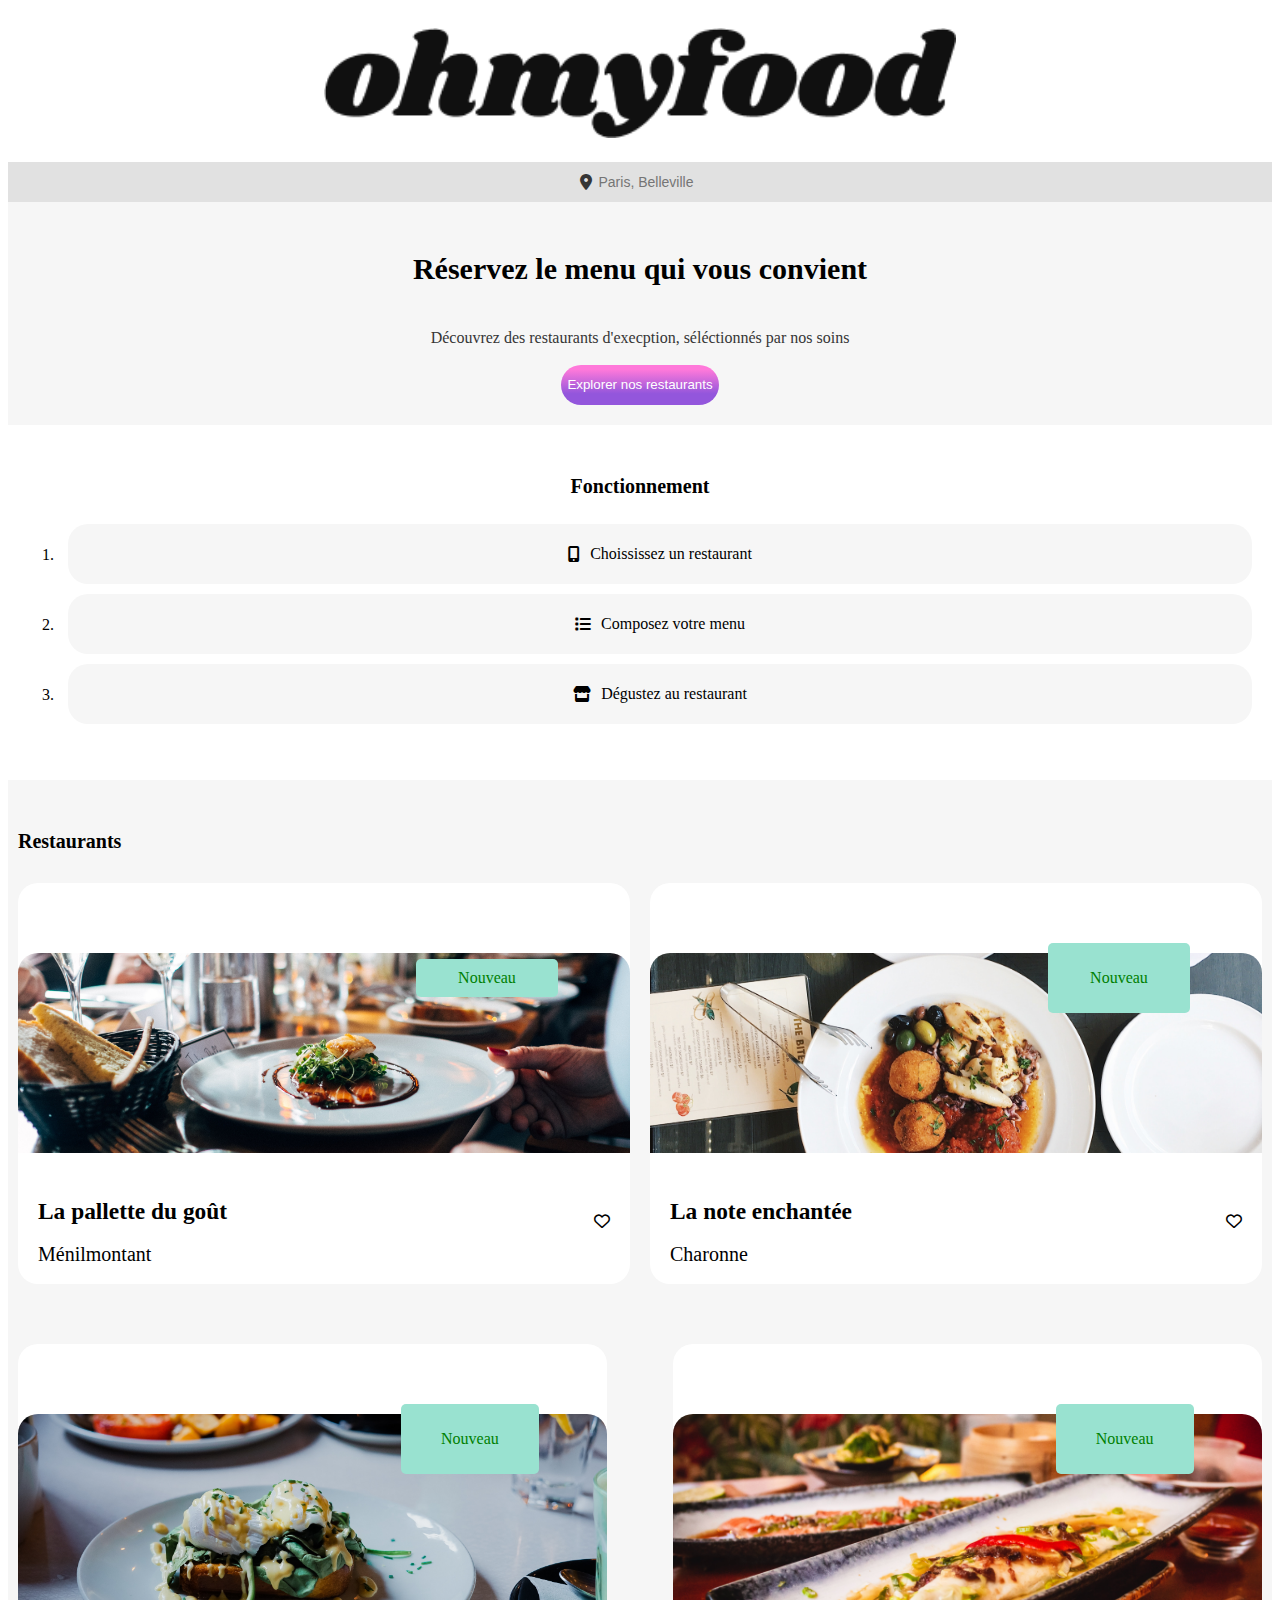
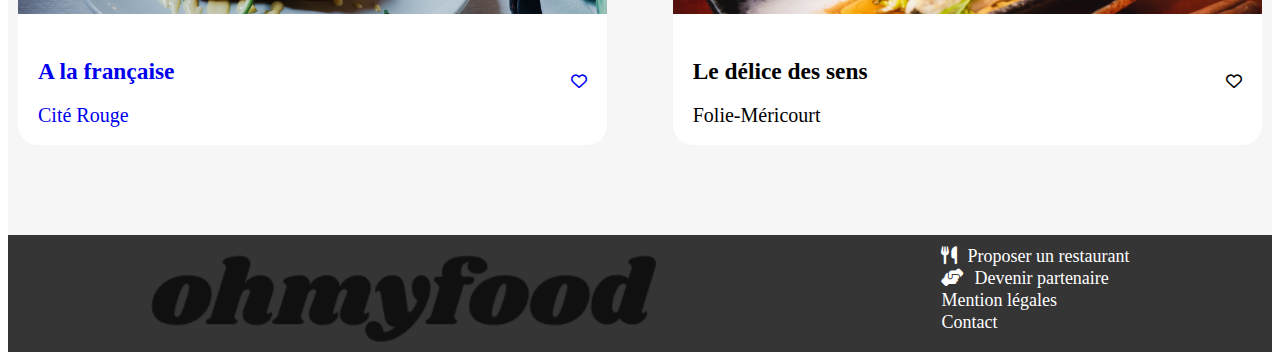
==== index.html @ 6ad91a25 "mise en page" ====
<!DOCTYPE html>
<html lang="fr">

<head>
    <meta charset="UTF-8">
    <meta http-equiv="X-UA-Compatible" content="IE=edge">
    <meta name="viewport" content="width=device-width, initial-scale=1.0">
    <title>Ohmyfood</title>
    <link type="text/css" rel="stylesheet" href="style.css" />
    <link type="text/css" rel="stylesheet" href="libs/reset.css" />
    <link type="text/css" rel="stylesheet" href="https://cdnjs.cloudflare.com/ajax/libs/font-awesome/6.1.1/css/all.min.css" />
    <link href="menu_alafrancaise.html" />
</head>

<body>
    <header class="header">
        <img src="images/logo/ohmyfood.png" alt="logo du site ohmyfood">
        <div>
            <div class="localisation-search">
                <i class="fas fa-map-marker-alt"></i>
                <input id="lieu" name="ville" type="text" placeholder="Paris, Belleville" />
            </div>
        </div>
    </header>
    <main class="main">
        <div class="debut">
            <h2 class="reserved">Réservez le menu qui vous convient</h2><br />
            <div class="reserved-para">Découvrez des restaurants d'execption, séléctionnés par nos soins</div><br />
            <button class="reserved-btn">Explorer nos restaurants</button>
        </div>
        <div class="f">
            <h2 class="fonct-h2">Fonctionnement</h2>
            <!--Voir si possibilité de li-->
            <ol start="1">
                <li>
                    <div class="fonct"><i class="fa-solid fa-mobile-screen-button"></i>Choississez un restaurant</div>
                </li>
                <li>
                    <div class="fonct"><i class="fa-solid fa-list"></i>Composez votre menu</div>
                </li>
                <li>
                    <div class="fonct"><i class="fa-solid fa-store"></i> Dégustez au restaurant</div>
                </li>
            </ol>
        </div>
        <div class="restaurants">
            <h2 class="resto">Restaurants</h2>
            <div class="resto-all">
                <div class="r-tablets">
                    <div class="r-card">
                        <p class="new">Nouveau</p>

                        <img src="images/restaurants/jay-wennington-N_Y88TWmGwA-unsplash.jpg" alt="image d'un plat">
                        <div class="r-like">
                            <div class="rhp">
                                <h3 class="r-h3">La pallette du goût</h3>
                                <div class="r-para">Ménilmontant</div>
                            </div>
                            <i class="fa-regular fa-heart"></i>
                        </div>
                    </div>
                    <div class="r-card">
                        <div class="new">
                            <p>Nouveau</p>
                        </div>
                        <img src="images/restaurants/stil-u2Lp8tXIcjw-unsplash.jpg" alt="image d'un plat">

                        <div class="r-like">
                            <div class="rhp">
                                <h3 class="r-h3">La note enchantée</h3>
                                <div class="r-para">Charonne</div>
                            </div>
                            <i class="fa-regular fa-heart"></i>
                        </div>
                    </div>
                </div>
                <div class="r-tablets">
                    <a href="menu_alafrancaise.html">
                        <div class="r-card">
                            <div class="new">
                                <p>Nouveau</p>
                            </div>
                            <img src="images/restaurants/toa-heftiba-DQKerTsQwi0-unsplash.jpg" alt="image d'un plat">
                            <div class="r-like">
                                <div class="rhp">
                                    <h3 class="r-h3">A la française</h3>
                                    <div class="r-para">Cité Rouge</div>
                                </div>
                                <i class="fa-regular fa-heart"></i>
                            </div>
                        </div>
                    </a>
                    <div class="r-card">
                        <div class="new">
                            <p>Nouveau</p>
                        </div>
                        <img src="images/restaurants/louis-hansel-shotsoflouis-qNBGVyOCY8Q-unsplash.jpg" alt="image d'un plat">
                        <div class="r-like">
                            <div class="rhp">
                                <h3 class="r-h3">Le délice des sens</h3>
                                <div class="r-para">Folie-Méricourt</div>
                            </div>
                            <i class="fa-regular fa-heart"></i>
                        </div>
                    </div>
                </div>
            </div>
        </div>
    </main>
    <footer class="footer">
        <img src="images/logo/ohmyfood.png" alt="logo du site ohmyfood">
        <div class="fo-div">
            <div class="fo-para"><i class="fa-solid fa-utensils"></i>Proposer un restaurant</div>
            <div class="fo-para"><i class="fa-solid fa-handshake-angle"></i>Devenir partenaire</div>
            <div class="fo-para">Mention légales</div>
            <div class="fo-para"><a href="mailto:adresse_dusite@gmail.com">Contact</a></div>
        </div>
    </footer>

</body>

</html>
---- style.css ----
@charset "UTF-8";
/*----------------------------------------------*/
h2 {
  font-family: Shrikhand;
}

p {
  font-family: Roboto;
}

/*Home phone*/
header img {
  width: 50%;
  position: relative;
  left: 25%;
  right: 25%;
  margin-top: 20px;
  margin-bottom: 20px;
  /*mettre un box-shadox bottom*/
}
header .localisation-search {
  display: flex;
  flex-direction: row;
  justify-content: center;
  align-items: center;
  background-color: rgb(225, 225, 225);
  height: 40px;
}
header .localisation-search i {
  margin-right: 5px;
  color: rgb(53, 53, 53);
}
header .localisation-search input {
  color: rgb(53, 53, 53);
  background-color: rgb(225, 225, 225);
  border: none;
  width: 100px;
  font-size: 14px;
}

.debut {
  background-color: rgb(246, 246, 246);
  padding: 20px;
  display: flex;
  flex-direction: column;
  align-items: center;
  justify-content: center;
}
.debut h2 {
  margin-top: 30px;
  font-size: 30px;
  font-weight: bold;
  text-align: center;
  font-family: Shrikhand;
}
.debut .reserved-para {
  text-align: center;
  color: rgb(53, 53, 53);
  font-family: Roboto;
}
.debut .reserved-btn {
  border-radius: 30px;
  background: linear-gradient(0deg, rgb(147, 86, 220) 28%, rgb(255, 121, 218) 89%);
  border: none;
  height: 40px;
  color: white;
  /*faire dégradé de couleur et box-shadow, refaire la pos et la taille*/
}

.f {
  padding: 10px;
}
.f h2 {
  font-size: 20px;
  margin-top: 30px;
  padding: 10px;
  font-weight: bold;
  font-family: Shrikhand;
}
.f .fonct {
  padding: 10px;
  margin: 10px;
  background-color: rgb(246, 246, 246);
  height: 40px;
  border-radius: 20px;
  display: flex;
  justify-content: center;
  align-items: center;
}
.f .fonct i {
  margin-right: 10px;
}

a {
  text-decoration: none;
}
a:hover {
  text-decoration: none;
  color: black;
}
a:visited {
  text-decoration: none;
  color: black;
}

.restaurants {
  background-color: rgb(246, 246, 246);
  padding-bottom: 30px;
}
.restaurants .resto {
  font-size: 20px;
  margin-top: 30px;
  padding: 10px;
  font-weight: bold;
  padding-top: 50px;
}
.restaurants .r-card {
  margin-right: 10px;
  margin-left: 10px;
  margin-bottom: 60px;
  background-color: rgb(255, 255, 255);
  border-radius: 20px;
}
.restaurants .r-card .new {
  position: relative;
  top: 60px;
  left: 65%;
  width: 20%;
  background-color: #99E2D0;
  color: green;
  padding: 10px;
  text-align: center;
  border-radius: 5px;
}
.restaurants .r-card img {
  object-fit: cover;
  width: 100%;
  height: 200px;
  border-radius: 20px 20px 0 0;
}
.restaurants .r-card .r-like {
  display: flex;
  flex-direction: row;
  justify-content: space-between;
}
.restaurants .r-card .r-like i {
  display: flex;
  align-items: center;
  justify-content: center;
  margin-right: 20px;
}
.restaurants .r-card .r-like i:hover {
  color: blueviolet;
}
.restaurants .r-card .rhp {
  padding: 20px;
  line-height: 20px;
  font-size: 20px;
}
.restaurants .r-card .rhp .r-h3 {
  font-weight: bold;
}

footer {
  background-color: rgb(53, 53, 53);
  color: white;
}
footer img {
  padding: 20px 10px 10px 10px;
  width: 40%;
  font-family: Shrikhand;
  color: white;
}
footer .fo-div {
  padding: 10px;
  line-height: 22px;
  font-size: 18px;
}
footer i {
  margin-right: 10px;
}
footer a {
  color: white;
  text-decoration: none;
}
footer a:hover {
  cursor: pointer;
}
footer a:visited {
  color: white;
}
footer a:active {
  color: white;
}

/*----------------------------------------------*/
/*Home tablets*/
@media only screen and (min-width: 768px) {
  .fonct-h2 {
    text-align: center;
  }
  .resto {
    margin-bottom: 20px;
  }
  .r-card {
    width: 90%;
    margin-right: 20px;
  }
  .r-tablets {
    display: flex;
    width: 100%;
    justify-content: space-between;
  }
  a {
    width: 100%;
  }
  .footer {
    display: flex;
    flex-direction: row;
    justify-content: space-around;
  }
}
/*----------------------------------------------*/
/*Home desktop*/
/*----------------------------------------------*/
/*Page phone*/
.header-page {
  height: 70px;
}
.header-page .h-top {
  display: flex;
  align-items: center;
  width: 250px;
}
.header-page .h-top i {
  background-color: white;
  padding: 20px;
}
.header-page .h-top img {
  display: flex;
  justify-content: center;
  width: 60%;
}

.img-top {
  margin: none;
  top: -20px;
  left: 0%;
  width: 100%;
  object-fit: cover;
}

.m-page {
  position: relative;
  padding: 20px;
  background-color: rgb(246, 246, 246);
  border-radius: 50px 50px 0 0;
  top: -50px;
  margin-bottom: none;
}
.m-page .h2-page {
  font-weight: bold;
  font-size: 30px;
}
.m-page .sect-page {
  display: flex;
  flex-direction: column;
  justify-content: space-between;
}
.m-page .sect-page .h3-page {
  margin-top: 20px;
  color: grey;
  font-size: 20px;
  padding: 10px;
}
.m-page .sect-page .card-page {
  background-color: white;
  margin-top: 10px;
  margin-bottom: 10px;
  padding: 10px;
  border-radius: 20px;
  line-height: 18px;
}
.m-page .sect-page .card-page .h4-page {
  font-weight: bold;
}
.m-page .sect-page .card-page .para-page {
  display: flex;
  justify-content: space-between;
}
.m-page .command-btn {
  border-radius: 30px;
  background: linear-gradient(0deg, rgb(147, 86, 220) 28%, rgb(255, 121, 218) 89%);
  border: none;
  height: 50px;
  width: 100px;
  color: white;
  margin-top: 30px;
  margin-bottom: 30px;
}
.m-page .btn-page {
  display: flex;
  justify-content: center;
  align-items: center;
}

/*----------------------------------------------*/
/*Page tablets*/
@media only screen and (min-width: 768px) {
  .header-page {
    height: 100px;
    display: flex;
    align-items: center;
  }
  .header-page img {
    left: 80%;
    right: 25%;
  }
  .img-top {
    height: 300px;
  }
  .footer {
    display: flex;
    flex-direction: row;
    justify-content: space-around;
  }
}

/*# sourceMappingURL=style.css.map */
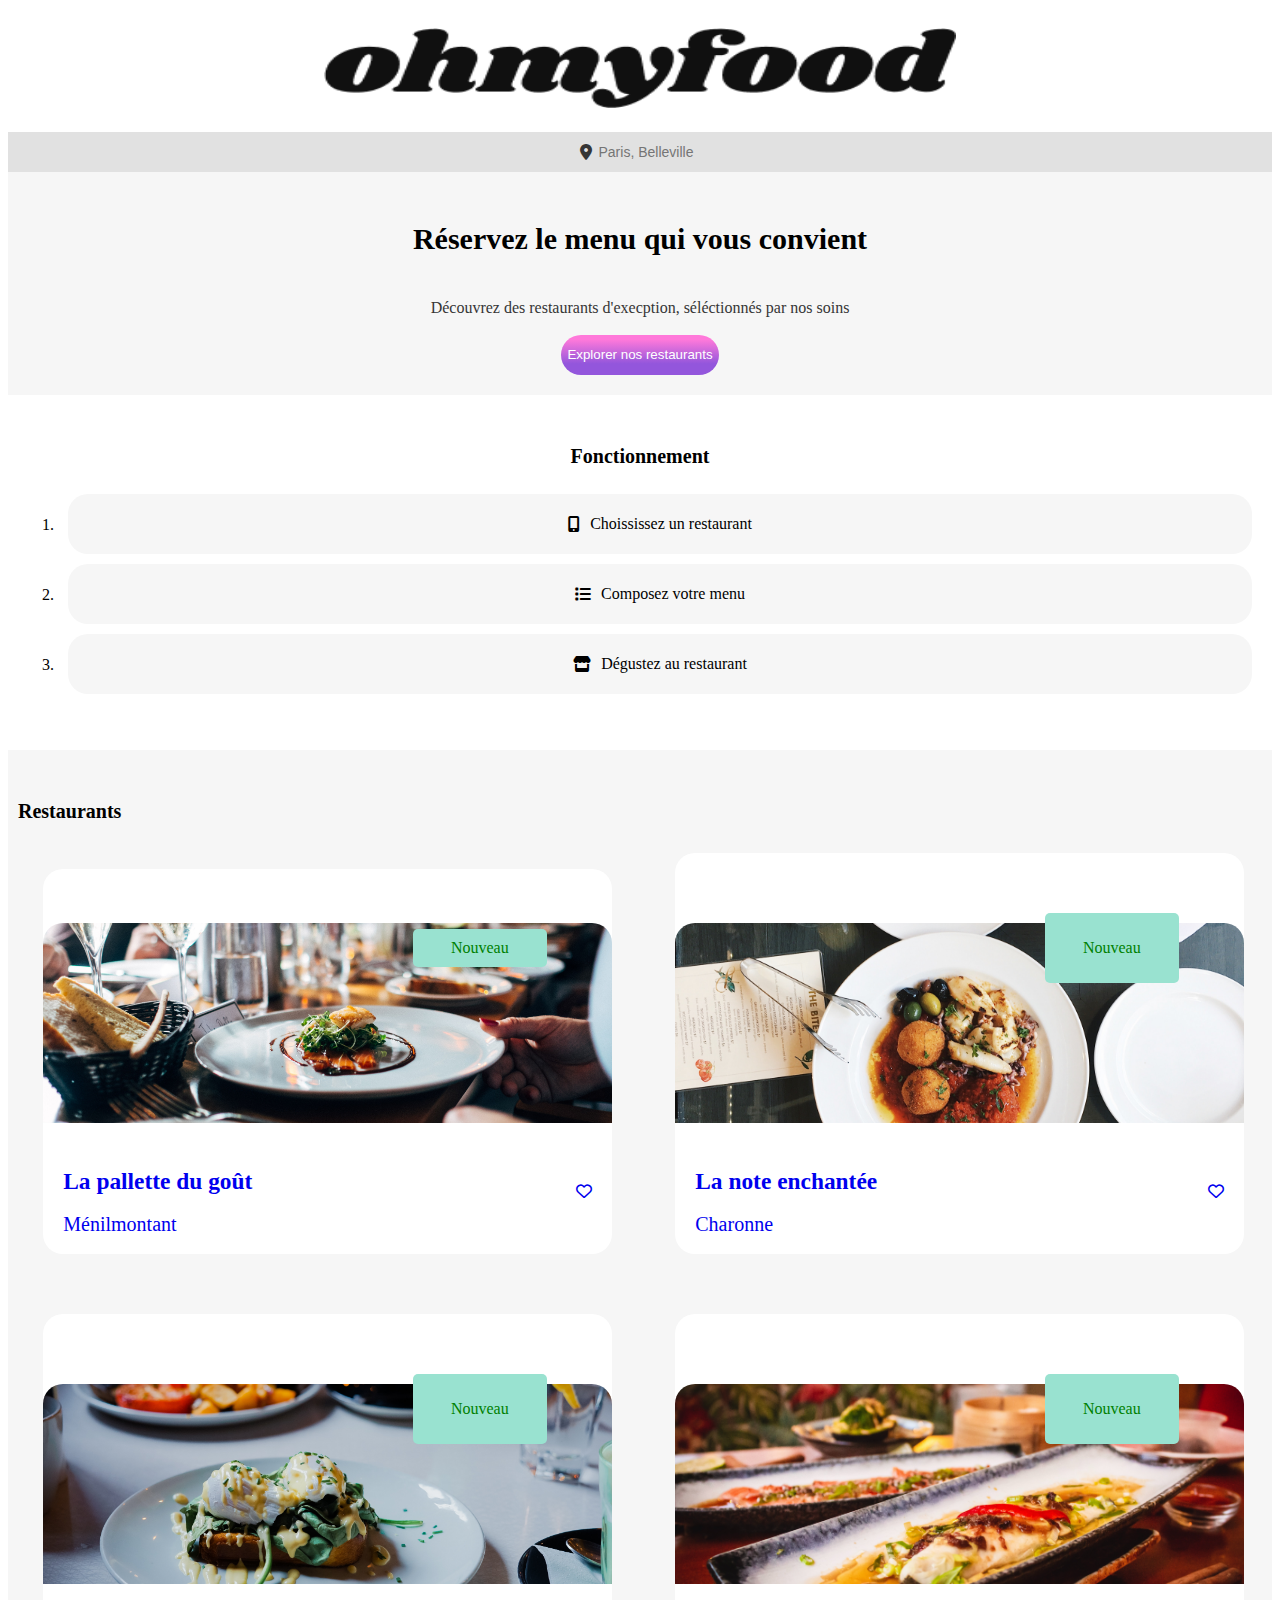
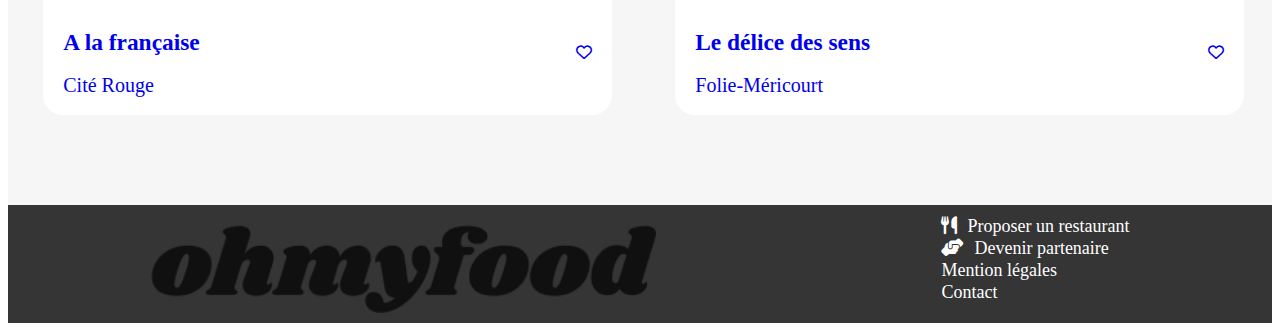
==== commit 9378290b: "debut desktop" ====
--- a/index.html
+++ b/index.html
@@ -47,32 +47,35 @@
             <h2 class="resto">Restaurants</h2>
             <div class="resto-all">
                 <div class="r-tablets">
-                    <div class="r-card">
-                        <p class="new">Nouveau</p>
+                    <a href="#">
+                        <div class="r-card">
+                            <p class="new">Nouveau</p>
+                            <img src="images/restaurants/jay-wennington-N_Y88TWmGwA-unsplash.jpg" alt="image d'un plat">
+                            <div class="r-like">
+                                <div class="rhp">
+                                    <h3 class="r-h3">La pallette du goût</h3>
+                                    <div class="r-para">Ménilmontant</div>
+                                </div>
+                                <i class="fa-regular fa-heart"></i>
+                            </div>
+                        </div>
+                    </a>
+                    <a href="#">
+                        <div class="r-card">
+                            <div class="new">
+                                <p>Nouveau</p>
+                            </div>
+                            <img src="images/restaurants/stil-u2Lp8tXIcjw-unsplash.jpg" alt="image d'un plat">
 
-                        <img src="images/restaurants/jay-wennington-N_Y88TWmGwA-unsplash.jpg" alt="image d'un plat">
-                        <div class="r-like">
-                            <div class="rhp">
-                                <h3 class="r-h3">La pallette du goût</h3>
-                                <div class="r-para">Ménilmontant</div>
+                            <div class="r-like">
+                                <div class="rhp">
+                                    <h3 class="r-h3">La note enchantée</h3>
+                                    <div class="r-para">Charonne</div>
+                                </div>
+                                <i class="fa-regular fa-heart"></i>
                             </div>
-                            <i class="fa-regular fa-heart"></i>
                         </div>
-                    </div>
-                    <div class="r-card">
-                        <div class="new">
-                            <p>Nouveau</p>
-                        </div>
-                        <img src="images/restaurants/stil-u2Lp8tXIcjw-unsplash.jpg" alt="image d'un plat">
-
-                        <div class="r-like">
-                            <div class="rhp">
-                                <h3 class="r-h3">La note enchantée</h3>
-                                <div class="r-para">Charonne</div>
-                            </div>
-                            <i class="fa-regular fa-heart"></i>
-                        </div>
-                    </div>
+                    </a>
                 </div>
                 <div class="r-tablets">
                     <a href="menu_alafrancaise.html">
@@ -90,19 +93,21 @@
                             </div>
                         </div>
                     </a>
-                    <div class="r-card">
-                        <div class="new">
-                            <p>Nouveau</p>
+                    <a href="#">
+                        <div class="r-card">
+                            <div class="new">
+                                <p>Nouveau</p>
+                            </div>
+                            <img src="images/restaurants/louis-hansel-shotsoflouis-qNBGVyOCY8Q-unsplash.jpg" alt="image d'un plat">
+                            <div class="r-like">
+                                <div class="rhp">
+                                    <h3 class="r-h3">Le délice des sens</h3>
+                                    <div class="r-para">Folie-Méricourt</div>
+                                </div>
+                                <i class="fa-regular fa-heart"></i>
+                            </div>
                         </div>
-                        <img src="images/restaurants/louis-hansel-shotsoflouis-qNBGVyOCY8Q-unsplash.jpg" alt="image d'un plat">
-                        <div class="r-like">
-                            <div class="rhp">
-                                <h3 class="r-h3">Le délice des sens</h3>
-                                <div class="r-para">Folie-Méricourt</div>
-                            </div>
-                            <i class="fa-regular fa-heart"></i>
-                        </div>
-                    </div>
+                    </a>
                 </div>
             </div>
         </div>
--- a/style.css
+++ b/style.css
@@ -222,6 +222,16 @@
 }
 /*----------------------------------------------*/
 /*Home desktop*/
+@media only screen and (min-width: 1024px) {
+  .header img {
+    height: 80px;
+  }
+  .resto-all {
+    position: relative;
+    left: 2%;
+    right: 2%;
+  }
+}
 /*----------------------------------------------*/
 /*Page phone*/
 .header-page {
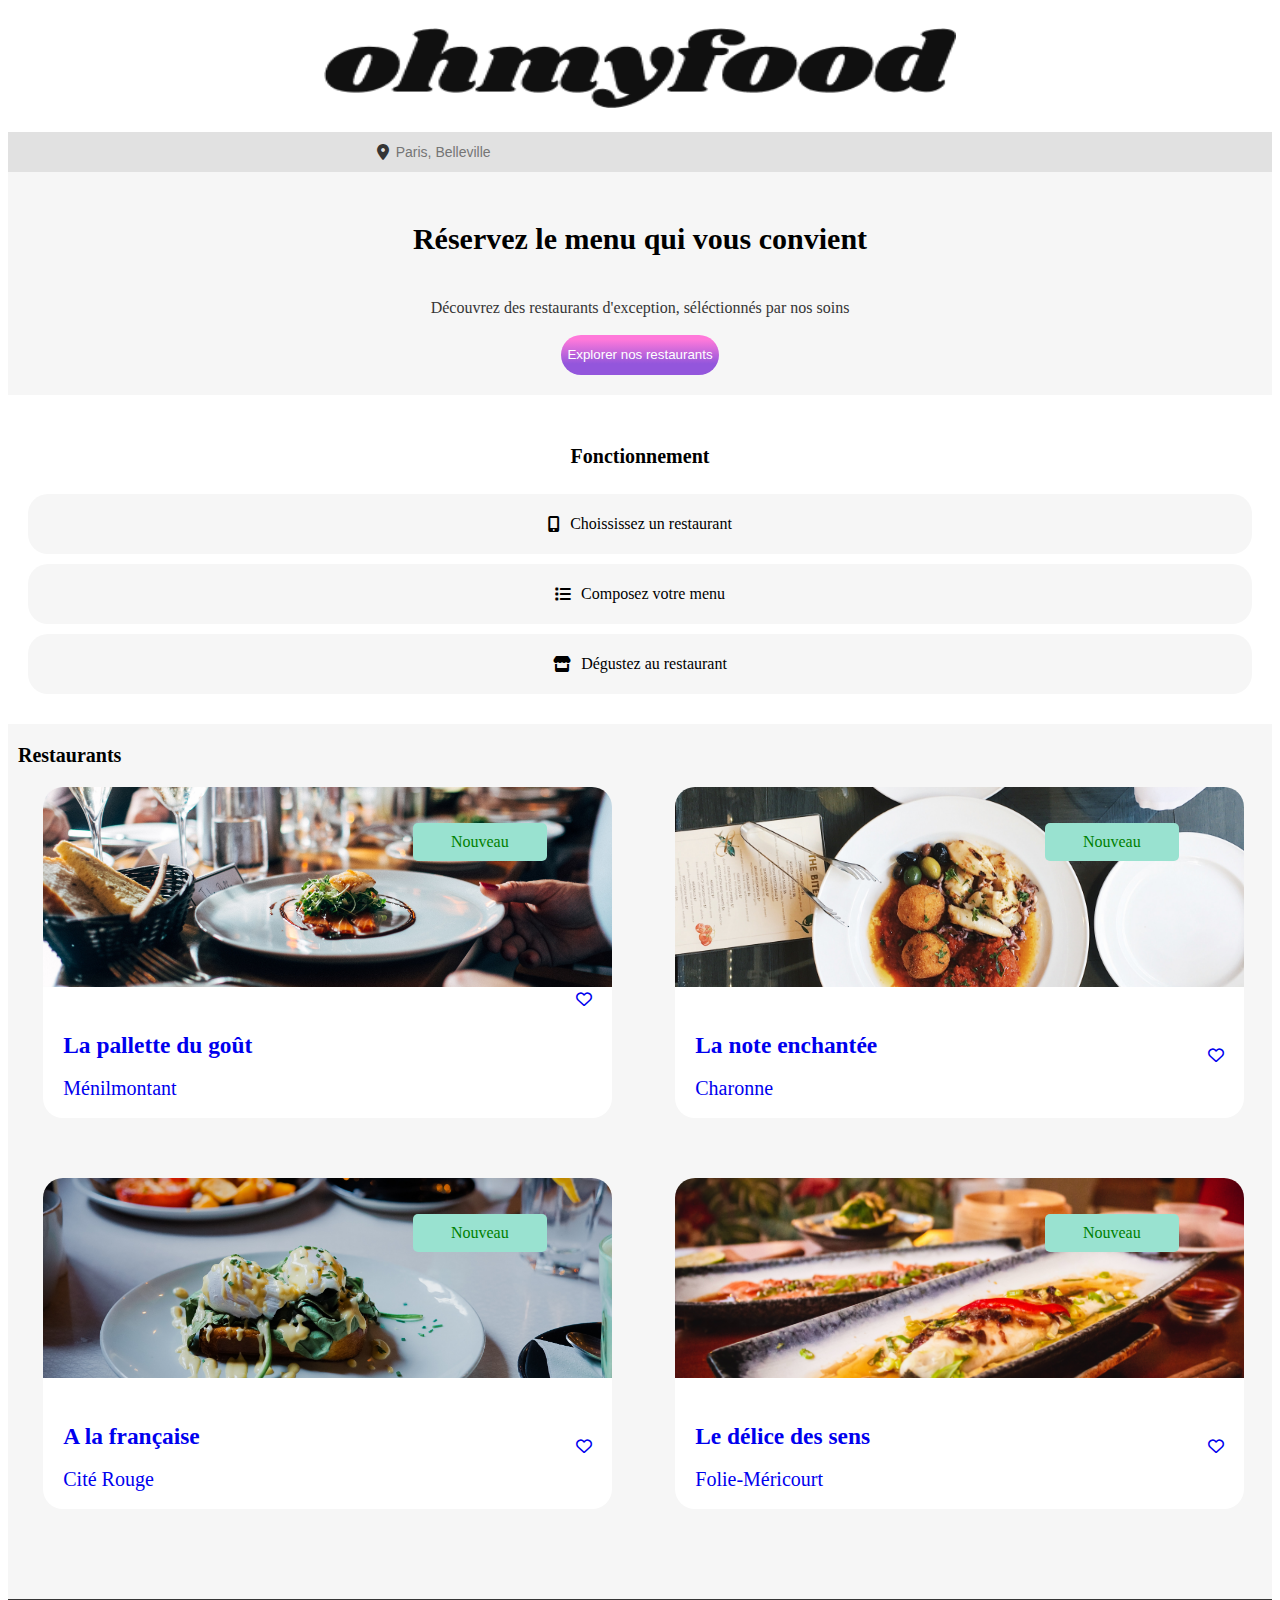
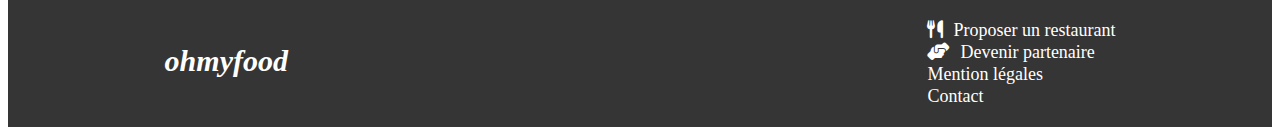
==== commit 198332e1: "rajout" ====
--- a/index.html
+++ b/index.html
@@ -9,6 +9,7 @@
     <link type="text/css" rel="stylesheet" href="style.css" />
     <link type="text/css" rel="stylesheet" href="libs/reset.css" />
     <link type="text/css" rel="stylesheet" href="https://cdnjs.cloudflare.com/ajax/libs/font-awesome/6.1.1/css/all.min.css" />
+    <link type="text/css" rel="stylesheet" href="https://fonts.googleapis.com/css2?family=Raleway:wght@300;400;500;600;700;800;900&display=swap" />
     <link href="menu_alafrancaise.html" />
 </head>
 
@@ -25,23 +26,16 @@
     <main class="main">
         <div class="debut">
             <h2 class="reserved">Réservez le menu qui vous convient</h2><br />
-            <div class="reserved-para">Découvrez des restaurants d'execption, séléctionnés par nos soins</div><br />
+            <div class="reserved-para">Découvrez des restaurants d'exception, séléctionnés par nos soins</div><br />
             <button class="reserved-btn">Explorer nos restaurants</button>
         </div>
         <div class="f">
             <h2 class="fonct-h2">Fonctionnement</h2>
             <!--Voir si possibilité de li-->
-            <ol start="1">
-                <li>
-                    <div class="fonct"><i class="fa-solid fa-mobile-screen-button"></i>Choississez un restaurant</div>
-                </li>
-                <li>
-                    <div class="fonct"><i class="fa-solid fa-list"></i>Composez votre menu</div>
-                </li>
-                <li>
-                    <div class="fonct"><i class="fa-solid fa-store"></i> Dégustez au restaurant</div>
-                </li>
-            </ol>
+            <div class="fonct"><i class="fa-solid fa-mobile-screen-button"></i>Choississez un restaurant</div>
+            <div class="fonct"><i class="fa-solid fa-list"></i>Composez votre menu</div>
+            <div class="fonct"><i class="fa-solid fa-store"></i> Dégustez au restaurant</div>
+
         </div>
         <div class="restaurants">
             <h2 class="resto">Restaurants</h2>
@@ -56,15 +50,14 @@
                                     <h3 class="r-h3">La pallette du goût</h3>
                                     <div class="r-para">Ménilmontant</div>
                                 </div>
-                                <i class="fa-regular fa-heart"></i>
+                                <span class="heart-regular"><i class="fa-regular fa-heart"></i></span>
+                                <span class="heart-solid"><i class="fa-solid fa-heart"></i></span>
                             </div>
                         </div>
                     </a>
                     <a href="#">
                         <div class="r-card">
-                            <div class="new">
-                                <p>Nouveau</p>
-                            </div>
+                            <p class="new">Nouveau</p>
                             <img src="images/restaurants/stil-u2Lp8tXIcjw-unsplash.jpg" alt="image d'un plat">
 
                             <div class="r-like">
@@ -80,9 +73,7 @@
                 <div class="r-tablets">
                     <a href="menu_alafrancaise.html">
                         <div class="r-card">
-                            <div class="new">
-                                <p>Nouveau</p>
-                            </div>
+                            <p class="new">Nouveau</p>
                             <img src="images/restaurants/toa-heftiba-DQKerTsQwi0-unsplash.jpg" alt="image d'un plat">
                             <div class="r-like">
                                 <div class="rhp">
@@ -95,9 +86,7 @@
                     </a>
                     <a href="#">
                         <div class="r-card">
-                            <div class="new">
-                                <p>Nouveau</p>
-                            </div>
+                            <p class="new">Nouveau</p>
                             <img src="images/restaurants/louis-hansel-shotsoflouis-qNBGVyOCY8Q-unsplash.jpg" alt="image d'un plat">
                             <div class="r-like">
                                 <div class="rhp">
@@ -113,7 +102,7 @@
         </div>
     </main>
     <footer class="footer">
-        <img src="images/logo/ohmyfood.png" alt="logo du site ohmyfood">
+        <h2 class="h2">ohmyfood</h2>
         <div class="fo-div">
             <div class="fo-para"><i class="fa-solid fa-utensils"></i>Proposer un restaurant</div>
             <div class="fo-para"><i class="fa-solid fa-handshake-angle"></i>Devenir partenaire</div>
--- a/style.css
+++ b/style.css
@@ -34,8 +34,12 @@
   color: rgb(53, 53, 53);
   background-color: rgb(225, 225, 225);
   border: none;
-  width: 100px;
+  width: 40%;
   font-size: 14px;
+  /*a corriger*/
+}
+header .localisation-search input[placeholder] {
+  border-color: grey;
 }
 
 .debut {
@@ -109,12 +113,14 @@
 }
 .restaurants .resto {
   font-size: 20px;
-  margin-top: 30px;
-  padding: 10px;
-  font-weight: bold;
-  padding-top: 50px;
+  margin-top: 10px;
+  padding: 10px;
+  font-weight: bold;
+  padding-top: 20px;
+  margin-bottom: 10px;
 }
 .restaurants .r-card {
+  position: relative;
   margin-right: 10px;
   margin-left: 10px;
   margin-bottom: 60px;
@@ -122,9 +128,9 @@
   border-radius: 20px;
 }
 .restaurants .r-card .new {
-  position: relative;
-  top: 60px;
+  position: absolute;
   left: 65%;
+  top: 20px;
   width: 20%;
   background-color: #99E2D0;
   color: green;
@@ -142,6 +148,20 @@
   display: flex;
   flex-direction: row;
   justify-content: space-between;
+  /*a corriger*/
+}
+.restaurants .r-card .r-like .heart-regular {
+  display: block;
+}
+.restaurants .r-card .r-like .heart-regular:hover {
+  display: none;
+}
+.restaurants .r-card .r-like .heart-solid {
+  display: none;
+}
+.restaurants .r-card .r-like .heart-solid:hover {
+  display: block;
+  color: purple;
 }
 .restaurants .r-card .r-like i {
   display: flex;
@@ -161,35 +181,38 @@
   font-weight: bold;
 }
 
-footer {
+.footer {
   background-color: rgb(53, 53, 53);
   color: white;
-}
-footer img {
-  padding: 20px 10px 10px 10px;
+  padding: 20px;
+}
+.footer h2 {
   width: 40%;
   font-family: Shrikhand;
   color: white;
-}
-footer .fo-div {
-  padding: 10px;
+  font-size: 30px;
+  font-weight: bold;
+  font-style: italic;
+  margin-bottom: 10px;
+}
+.footer .fo-div {
   line-height: 22px;
   font-size: 18px;
 }
-footer i {
+.footer i {
   margin-right: 10px;
 }
-footer a {
+.footer a {
   color: white;
   text-decoration: none;
 }
-footer a:hover {
+.footer a:hover {
   cursor: pointer;
 }
-footer a:visited {
-  color: white;
-}
-footer a:active {
+.footer a:visited {
+  color: white;
+}
+.footer a:active {
   color: white;
 }
 
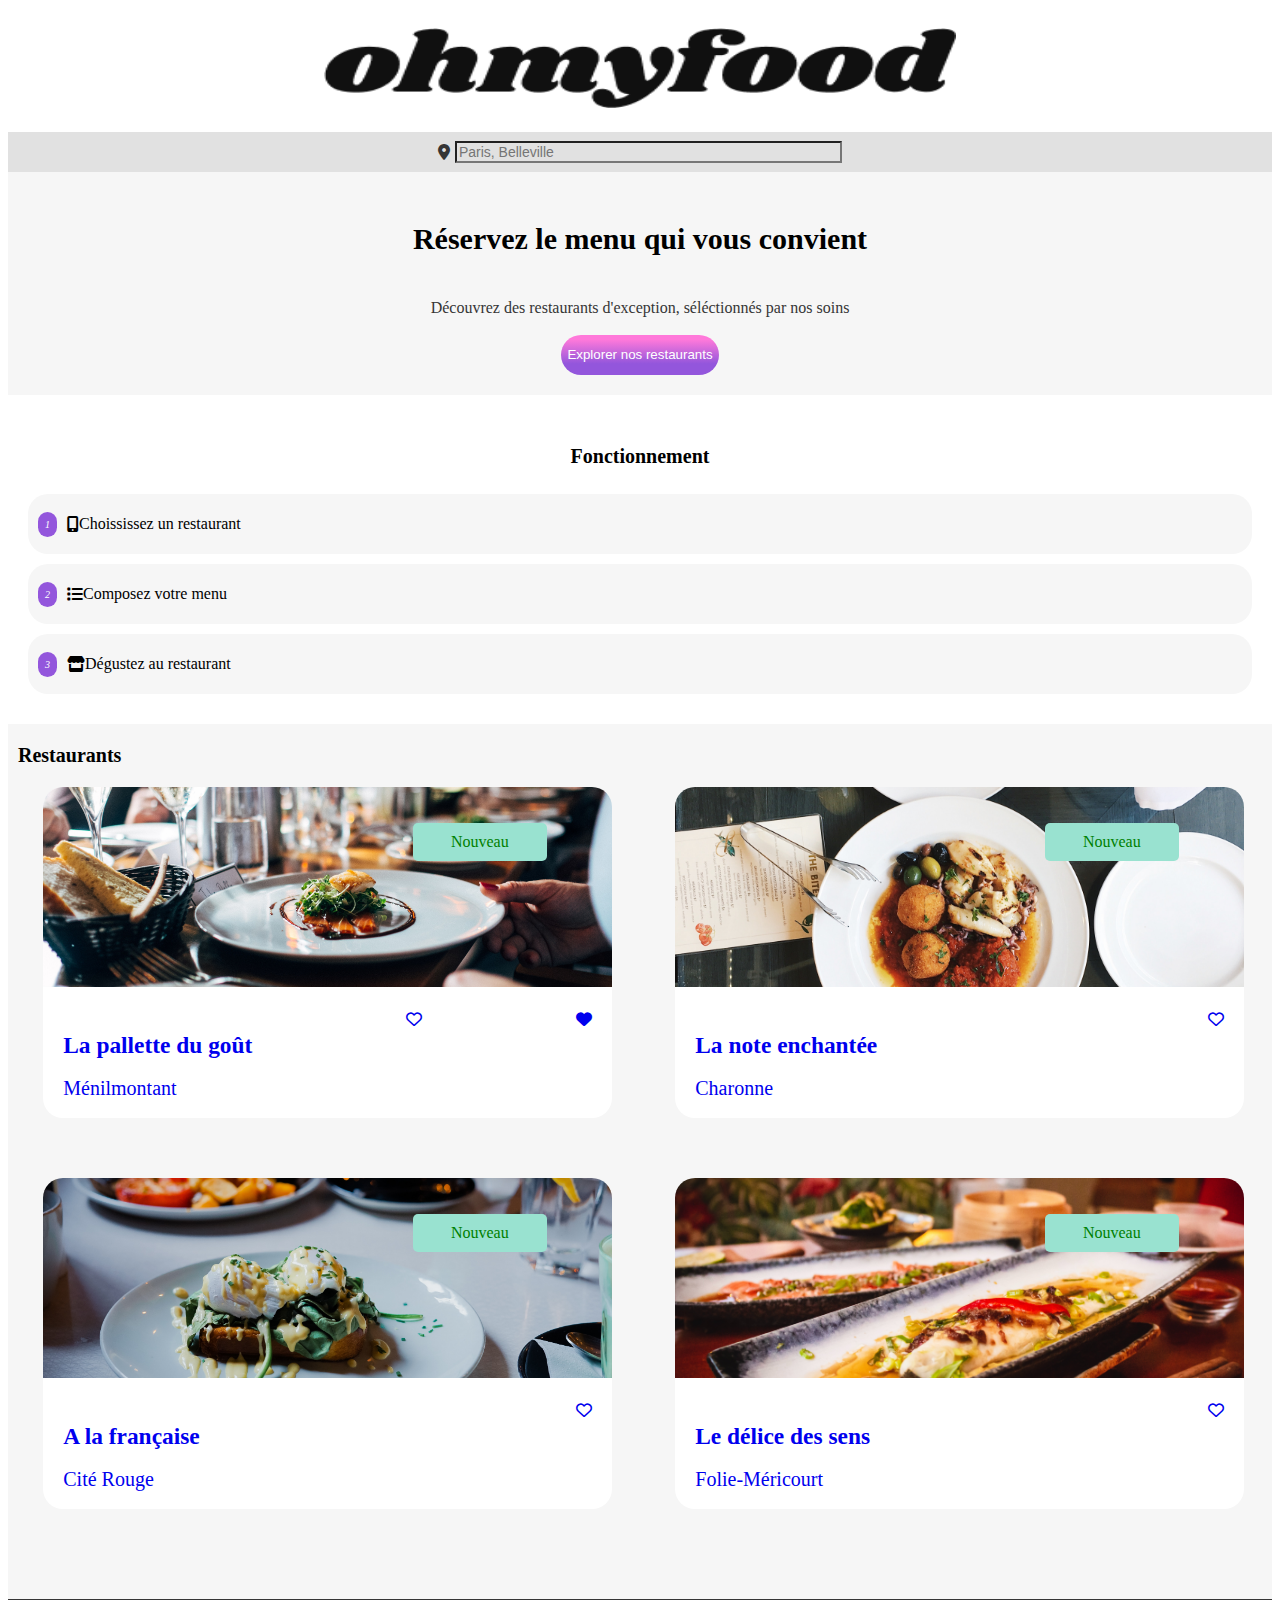
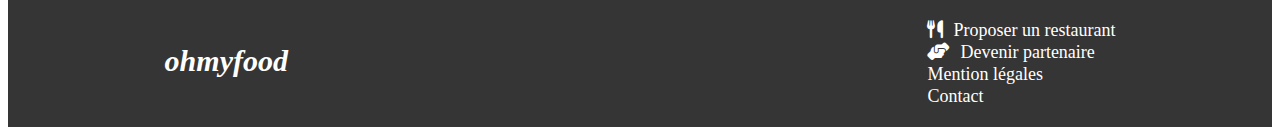
==== commit 35626eb8: "avancées" ====
--- a/index.html
+++ b/index.html
@@ -31,11 +31,11 @@
         </div>
         <div class="f">
             <h2 class="fonct-h2">Fonctionnement</h2>
-            <!--Voir si possibilité de li-->
-            <div class="fonct"><i class="fa-solid fa-mobile-screen-button"></i>Choississez un restaurant</div>
-            <div class="fonct"><i class="fa-solid fa-list"></i>Composez votre menu</div>
-            <div class="fonct"><i class="fa-solid fa-store"></i> Dégustez au restaurant</div>
-
+            <div class="fonct-all">
+                <div class="fonct"><i class="i-fonct">1</i><i class="fa-solid fa-mobile-screen-button"></i>Choississez un restaurant</div>
+                <div class="fonct"><i class="i-fonct">2</i><i class="fa-solid fa-list"></i>Composez votre menu</div>
+                <div class="fonct"><i class="i-fonct">3</i><i class="fa-solid fa-store"></i> Dégustez au restaurant</div>
+            </div>
         </div>
         <div class="restaurants">
             <h2 class="resto">Restaurants</h2>
@@ -50,8 +50,8 @@
                                     <h3 class="r-h3">La pallette du goût</h3>
                                     <div class="r-para">Ménilmontant</div>
                                 </div>
-                                <span class="heart-regular"><i class="fa-regular fa-heart"></i></span>
-                                <span class="heart-solid"><i class="fa-solid fa-heart"></i></span>
+                                <i class="spandb fa-regular fa-heart"></i>
+                                <i class="spandn fa-solid fa-heart"></i>
                             </div>
                         </div>
                     </a>
--- a/style.css
+++ b/style.css
@@ -31,15 +31,12 @@
   color: rgb(53, 53, 53);
 }
 header .localisation-search input {
+  display: flex;
+  justify-content: center;
   color: rgb(53, 53, 53);
   background-color: rgb(225, 225, 225);
-  border: none;
-  width: 40%;
+  width: 30%;
   font-size: 14px;
-  /*a corriger*/
-}
-header .localisation-search input[placeholder] {
-  border-color: grey;
 }
 
 .debut {
@@ -88,10 +85,20 @@
   height: 40px;
   border-radius: 20px;
   display: flex;
-  justify-content: center;
-  align-items: center;
-}
-.f .fonct i {
+  align-items: center;
+}
+.f .fonct .font-all {
+  display: flex;
+  justify-content: center;
+  align-items: center;
+}
+.f .fonct .i-fonct {
+  background-color: #9356DC;
+  border-radius: 200px;
+  font-size: 10px;
+  padding: 7px;
+  color: white;
+  position: relative;
   margin-right: 10px;
 }
 
@@ -148,29 +155,22 @@
   display: flex;
   flex-direction: row;
   justify-content: space-between;
-  /*a corriger*/
-}
-.restaurants .r-card .r-like .heart-regular {
+}
+.restaurants .r-card .r-like i {
+  padding: 20px;
+}
+.restaurants .r-card .r-like i .spandb {
   display: block;
 }
-.restaurants .r-card .r-like .heart-regular:hover {
+.restaurants .r-card .r-like i .spandb:hover {
   display: none;
 }
-.restaurants .r-card .r-like .heart-solid {
+.restaurants .r-card .r-like i .spandn {
   display: none;
 }
-.restaurants .r-card .r-like .heart-solid:hover {
+.restaurants .r-card .r-like i .spandn:hover {
   display: block;
-  color: purple;
-}
-.restaurants .r-card .r-like i {
-  display: flex;
-  align-items: center;
-  justify-content: center;
-  margin-right: 20px;
-}
-.restaurants .r-card .r-like i:hover {
-  color: blueviolet;
+  color: #9356DC;
 }
 .restaurants .r-card .rhp {
   padding: 20px;
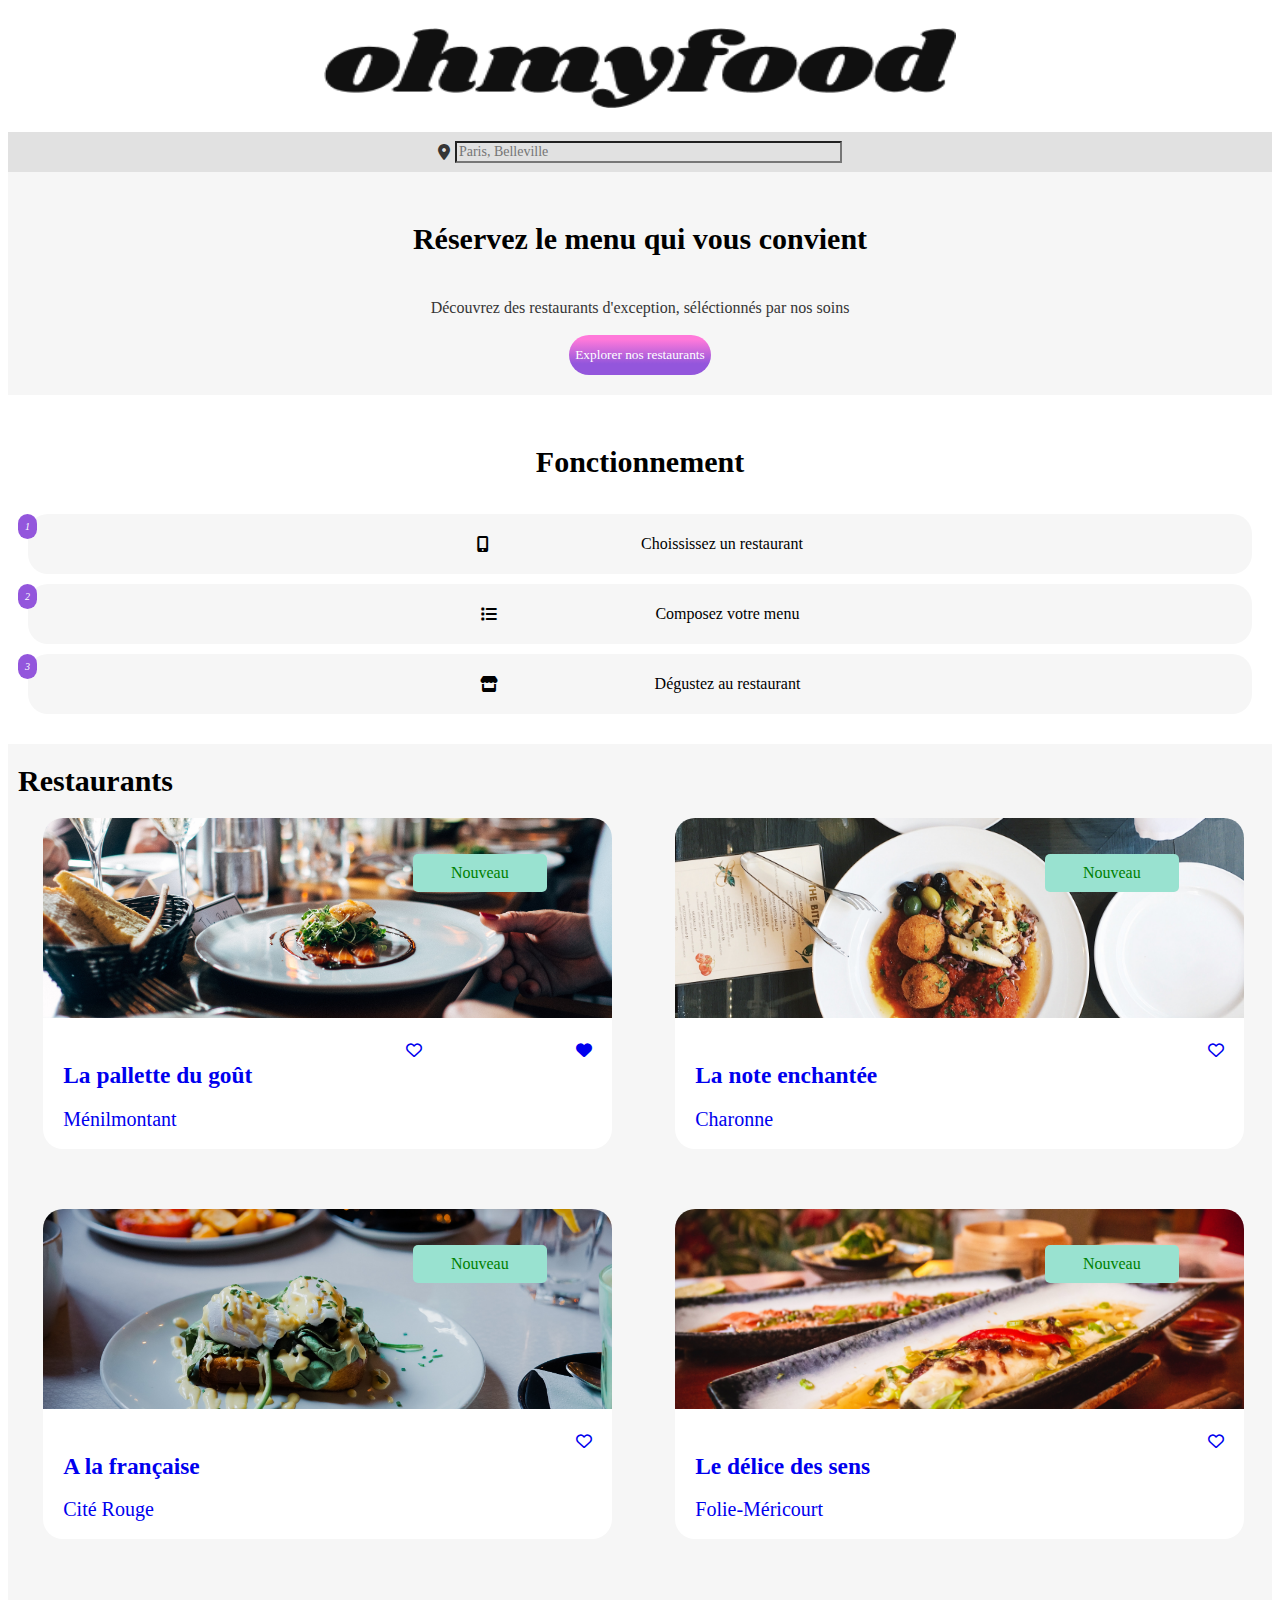
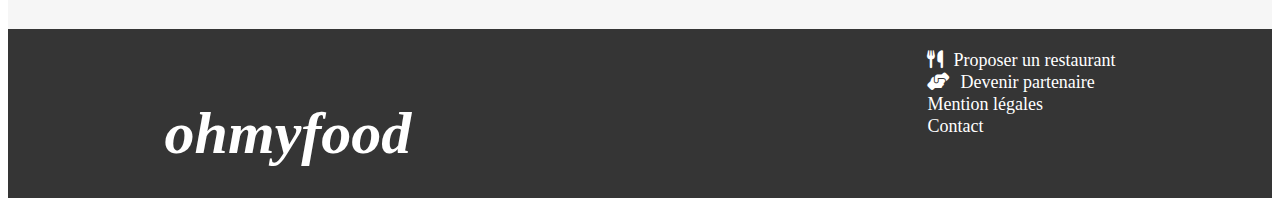
==== commit 44adba7f: "changemt radicaux & réorganisat° totale" ====
--- a/index.html
+++ b/index.html
@@ -32,9 +32,12 @@
         <div class="f">
             <h2 class="fonct-h2">Fonctionnement</h2>
             <div class="fonct-all">
-                <div class="fonct"><i class="i-fonct">1</i><i class="fa-solid fa-mobile-screen-button"></i>Choississez un restaurant</div>
-                <div class="fonct"><i class="i-fonct">2</i><i class="fa-solid fa-list"></i>Composez votre menu</div>
-                <div class="fonct"><i class="i-fonct">3</i><i class="fa-solid fa-store"></i> Dégustez au restaurant</div>
+                <i class="i-fonct">1</i>
+                <div class="fonct"><i class="fa-solid fa-mobile-screen-button"></i>Choississez un restaurant</div>
+                <i class="i-fonct">2</i>
+                <div class="fonct"><i class="fa-solid fa-list"></i>Composez votre menu</div>
+                <i class="i-fonct">3</i>
+                <div class="fonct"><i class="fa-solid fa-store"></i> Dégustez au restaurant</div>
             </div>
         </div>
         <div class="restaurants">
--- a/style.css
+++ b/style.css
@@ -1,13 +1,185 @@
-@charset "UTF-8";
+h2 {
+  font-family: Shrikhand;
+}
+
+p {
+  font-family: Roboto;
+}
+
+a {
+  text-decoration: none;
+}
+a:hover {
+  text-decoration: none;
+  color: black;
+}
+a:visited {
+  text-decoration: none;
+  color: black;
+}
+
+h2 {
+  font-family: Shrikhand;
+}
+
+p {
+  font-family: Roboto;
+}
+
+a {
+  text-decoration: none;
+}
+a:hover {
+  text-decoration: none;
+  color: black;
+}
+a:visited {
+  text-decoration: none;
+  color: black;
+}
+
+/*Page phone*/
+.header-page {
+  height: 70px;
+}
+.header-page .h-top {
+  display: flex;
+  align-items: center;
+  width: 250px;
+}
+.header-page .h-top i {
+  background-color: white;
+  padding: 20px;
+}
+.header-page .h-top img {
+  display: flex;
+  justify-content: center;
+  width: 60%;
+}
+
+.img-top {
+  margin: none;
+  top: -20px;
+  left: 0%;
+  width: 100%;
+  object-fit: cover;
+}
+
+.m-page {
+  position: relative;
+  padding: 20px;
+  background-color: rgb(246, 246, 246);
+  border-radius: 50px 50px 0 0;
+  top: -50px;
+  margin-bottom: none;
+}
+.m-page .h2-page {
+  font-weight: bold;
+  font-size: 30px;
+}
+.m-page .sect-page {
+  display: flex;
+  flex-direction: column;
+  justify-content: space-between;
+}
+.m-page .sect-page .h3-page {
+  margin-top: 20px;
+  color: grey;
+  font-size: 20px;
+  padding: 10px;
+}
+.m-page .sect-page .card-page {
+  background-color: white;
+  margin-top: 10px;
+  margin-bottom: 10px;
+  padding: 10px;
+  border-radius: 20px;
+  line-height: 18px;
+}
+.m-page .sect-page .card-page .h4-page {
+  font-weight: bold;
+}
+.m-page .sect-page .card-page .para-page {
+  display: flex;
+  justify-content: space-between;
+}
+.m-page .command-btn {
+  border-radius: 30px;
+  background: linear-gradient(0deg, rgb(147, 86, 220) 28%, rgb(255, 121, 218) 89%);
+  border: none;
+  height: 50px;
+  width: 100px;
+  color: white;
+  margin-top: 30px;
+  margin-bottom: 30px;
+}
+.m-page .btn-page {
+  display: flex;
+  justify-content: center;
+  align-items: center;
+}
+
+.footer {
+  background-color: rgb(53, 53, 53);
+  color: white;
+  padding: 20px;
+}
+.footer h2 {
+  width: 40%;
+  font-family: Shrikhand;
+  color: white;
+  font-size: 30px;
+  font-weight: bold;
+  font-style: italic;
+  margin-bottom: 10px;
+}
+.footer .fo-div {
+  line-height: 22px;
+  font-size: 18px;
+}
+.footer i {
+  margin-right: 10px;
+}
+.footer a {
+  color: white;
+  text-decoration: none;
+}
+.footer a:hover {
+  cursor: pointer;
+}
+.footer a:visited {
+  color: #9356DC;
+}
+.footer a:active {
+  color: #FF79DA;
+}
+
 /*----------------------------------------------*/
-h2 {
-  font-family: Shrikhand;
-}
-
-p {
-  font-family: Roboto;
-}
-
+/*Page tablets*/
+@media only screen and (min-width: 768px) {
+  .header-page {
+    height: 100px;
+    display: flex;
+    align-items: center;
+  }
+  .header-page img {
+    left: 80%;
+    right: 25%;
+  }
+  .img-top {
+    height: 300px;
+  }
+  .footer {
+    display: flex;
+    flex-direction: row;
+    justify-content: space-around;
+  }
+  .footer h2 {
+    display: flex;
+    align-items: center;
+    font-size: 60px;
+  }
+}
 /*Home phone*/
 header img {
   width: 50%;
@@ -16,7 +188,6 @@
   right: 25%;
   margin-top: 20px;
   margin-bottom: 20px;
-  /*mettre un box-shadox bottom*/
 }
 header .localisation-search {
   display: flex;
@@ -37,6 +208,7 @@
   background-color: rgb(225, 225, 225);
   width: 30%;
   font-size: 14px;
+  font-family: Roboto;
 }
 
 .debut {
@@ -65,7 +237,7 @@
   border: none;
   height: 40px;
   color: white;
-  /*faire dégradé de couleur et box-shadow, refaire la pos et la taille*/
+  font-family: Roboto;
 }
 
 .f {
@@ -79,39 +251,38 @@
   font-family: Shrikhand;
 }
 .f .fonct {
-  padding: 10px;
+  padding: 10px 22% 10px 22%;
   margin: 10px;
   background-color: rgb(246, 246, 246);
   height: 40px;
   border-radius: 20px;
   display: flex;
   align-items: center;
-}
-.f .fonct .font-all {
-  display: flex;
-  justify-content: center;
-  align-items: center;
-}
-.f .fonct .i-fonct {
+  justify-content: space-around;
+  font-family: Roboto;
+}
+.f .fonct:hover {
+  background-color: lightgrey;
+}
+.f .fonct:hover i {
+  color: #9356DC;
+}
+.f .fonct .fonct-all {
+  display: flex;
+  flex-direction: row;
+  justify-content: space-around;
+  align-items: center;
+  width: 100%;
+  font-family: Roboto;
+}
+
+.i-fonct {
   background-color: #9356DC;
   border-radius: 200px;
   font-size: 10px;
   padding: 7px;
   color: white;
-  position: relative;
-  margin-right: 10px;
-}
-
-a {
-  text-decoration: none;
-}
-a:hover {
-  text-decoration: none;
-  color: black;
-}
-a:visited {
-  text-decoration: none;
-  color: black;
+  position: absolute;
 }
 
 .restaurants {
@@ -210,17 +381,25 @@
   cursor: pointer;
 }
 .footer a:visited {
-  color: white;
+  color: #9356DC;
 }
 .footer a:active {
-  color: white;
+  color: #FF79DA;
 }
 
 /*----------------------------------------------*/
 /*Home tablets*/
 @media only screen and (min-width: 768px) {
-  .fonct-h2 {
+  .f .fonct-h2 {
     text-align: center;
+    font-size: 30px;
+    font-family: Shrikhand;
+  }
+  .f .fonct {
+    padding: 10px 30% 10px 30%;
+  }
+  .restaurants .resto {
+    font-size: 30px;
   }
   .resto {
     margin-bottom: 20px;
@@ -241,6 +420,11 @@
     display: flex;
     flex-direction: row;
     justify-content: space-around;
+  }
+  .footer h2 {
+    display: flex;
+    align-items: center;
+    font-size: 60px;
   }
 }
 /*----------------------------------------------*/
@@ -255,108 +439,5 @@
     right: 2%;
   }
 }
-/*----------------------------------------------*/
-/*Page phone*/
-.header-page {
-  height: 70px;
-}
-.header-page .h-top {
-  display: flex;
-  align-items: center;
-  width: 250px;
-}
-.header-page .h-top i {
-  background-color: white;
-  padding: 20px;
-}
-.header-page .h-top img {
-  display: flex;
-  justify-content: center;
-  width: 60%;
-}
-
-.img-top {
-  margin: none;
-  top: -20px;
-  left: 0%;
-  width: 100%;
-  object-fit: cover;
-}
-
-.m-page {
-  position: relative;
-  padding: 20px;
-  background-color: rgb(246, 246, 246);
-  border-radius: 50px 50px 0 0;
-  top: -50px;
-  margin-bottom: none;
-}
-.m-page .h2-page {
-  font-weight: bold;
-  font-size: 30px;
-}
-.m-page .sect-page {
-  display: flex;
-  flex-direction: column;
-  justify-content: space-between;
-}
-.m-page .sect-page .h3-page {
-  margin-top: 20px;
-  color: grey;
-  font-size: 20px;
-  padding: 10px;
-}
-.m-page .sect-page .card-page {
-  background-color: white;
-  margin-top: 10px;
-  margin-bottom: 10px;
-  padding: 10px;
-  border-radius: 20px;
-  line-height: 18px;
-}
-.m-page .sect-page .card-page .h4-page {
-  font-weight: bold;
-}
-.m-page .sect-page .card-page .para-page {
-  display: flex;
-  justify-content: space-between;
-}
-.m-page .command-btn {
-  border-radius: 30px;
-  background: linear-gradient(0deg, rgb(147, 86, 220) 28%, rgb(255, 121, 218) 89%);
-  border: none;
-  height: 50px;
-  width: 100px;
-  color: white;
-  margin-top: 30px;
-  margin-bottom: 30px;
-}
-.m-page .btn-page {
-  display: flex;
-  justify-content: center;
-  align-items: center;
-}
-
-/*----------------------------------------------*/
-/*Page tablets*/
-@media only screen and (min-width: 768px) {
-  .header-page {
-    height: 100px;
-    display: flex;
-    align-items: center;
-  }
-  .header-page img {
-    left: 80%;
-    right: 25%;
-  }
-  .img-top {
-    height: 300px;
-  }
-  .footer {
-    display: flex;
-    flex-direction: row;
-    justify-content: space-around;
-  }
-}
 
 /*# sourceMappingURL=style.css.map */
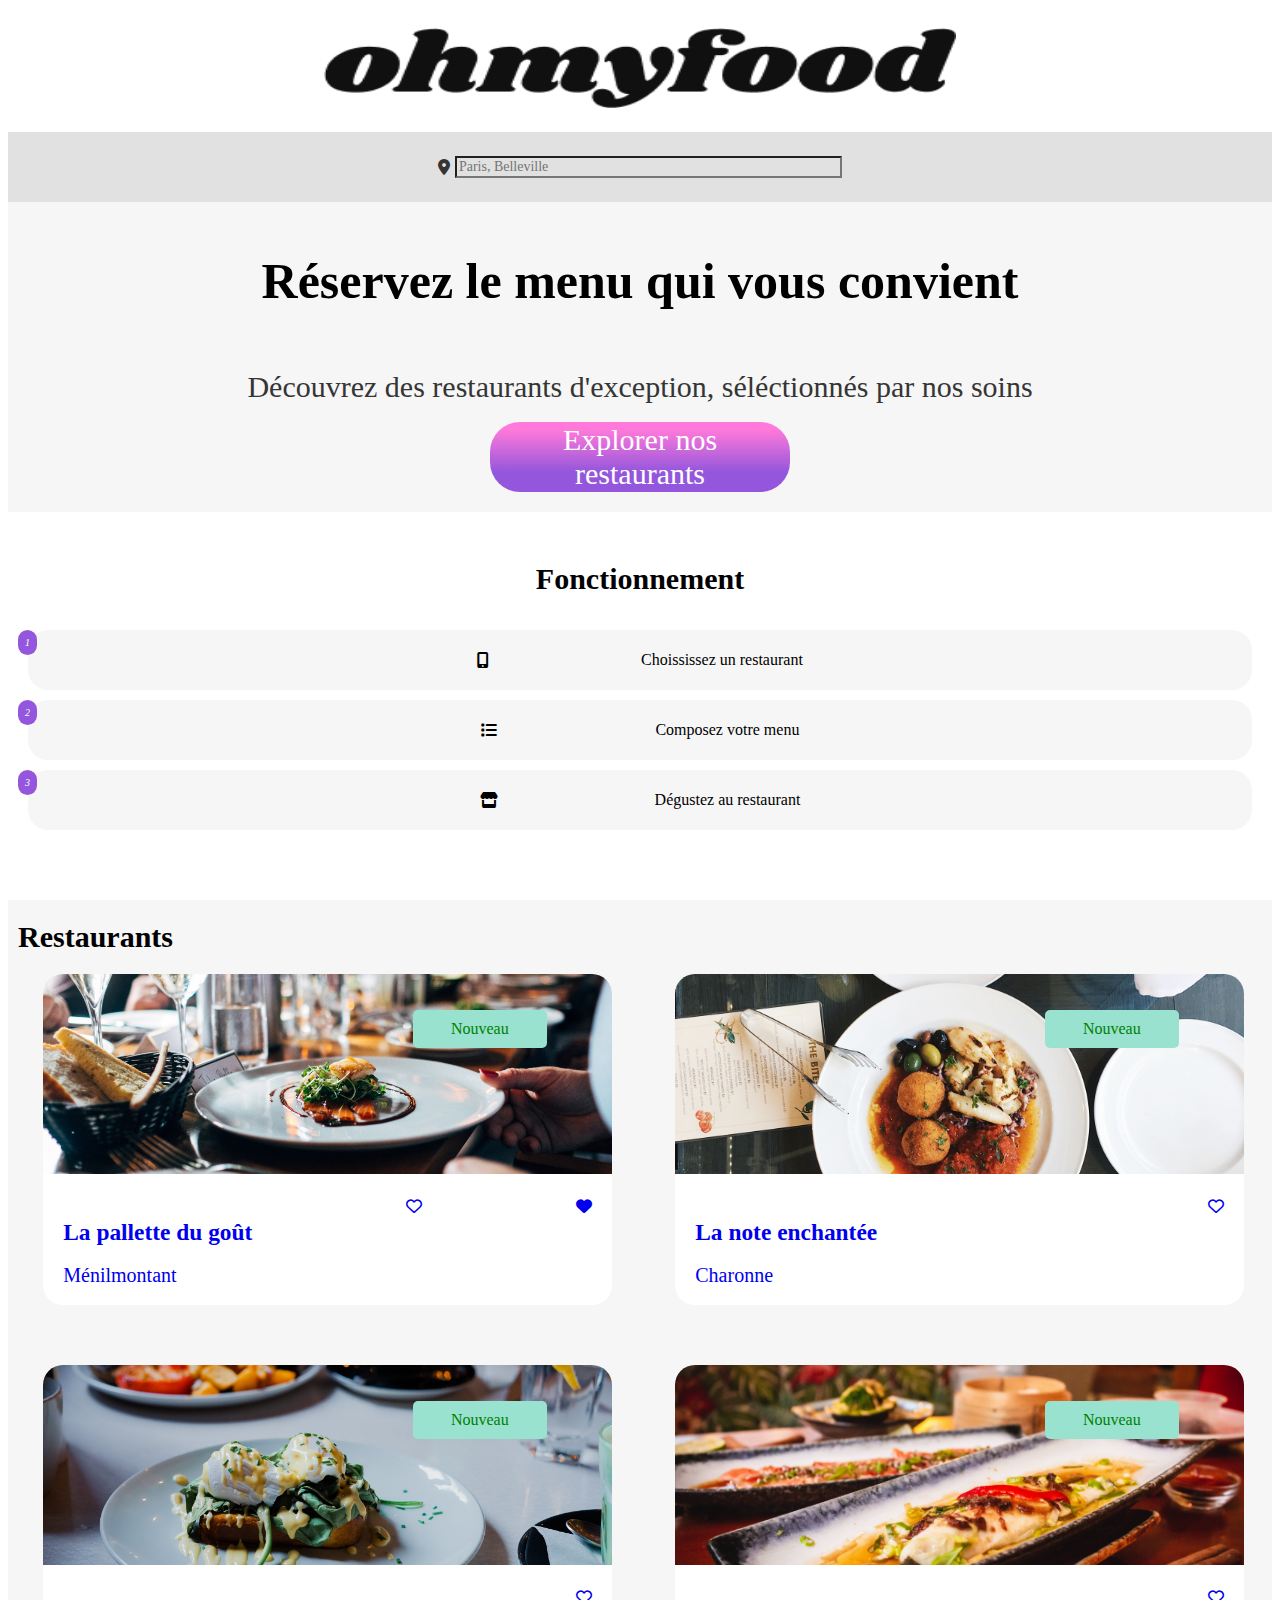
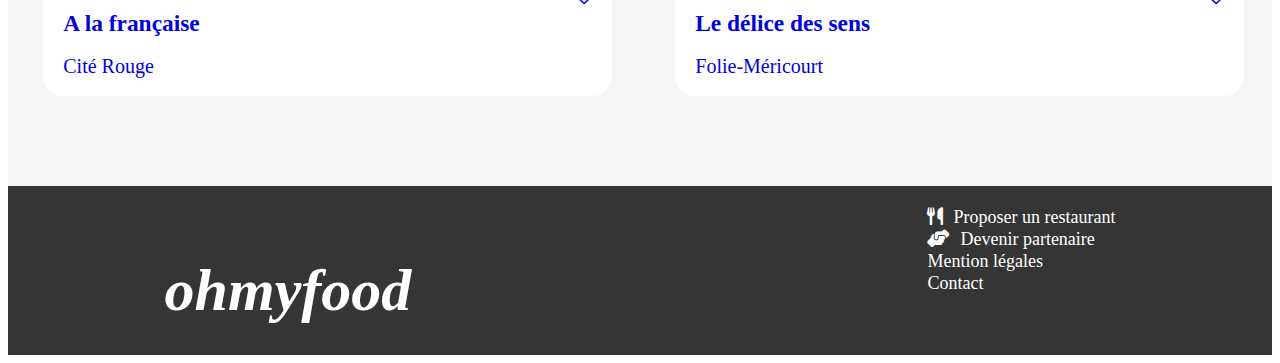
==== commit e00938a8: "debut responsive desktop & amélio phone" ====
--- a/index.html
+++ b/index.html
@@ -18,7 +18,7 @@
         <img src="images/logo/ohmyfood.png" alt="logo du site ohmyfood">
         <div>
             <div class="localisation-search">
-                <i class="fas fa-map-marker-alt"></i>
+                <div class="iplus"><i class=" fas fa-map-marker-alt"></i></div>
                 <input id="lieu" name="ville" type="text" placeholder="Paris, Belleville" />
             </div>
         </div>
--- a/style.css
+++ b/style.css
@@ -197,11 +197,11 @@
   background-color: rgb(225, 225, 225);
   height: 40px;
 }
-header .localisation-search i {
+header i {
   margin-right: 5px;
   color: rgb(53, 53, 53);
 }
-header .localisation-search input {
+header input {
   display: flex;
   justify-content: center;
   color: rgb(53, 53, 53);
@@ -433,6 +433,30 @@
   .header img {
     height: 80px;
   }
+  .header .localisation-search {
+    height: 70px;
+    display: flex;
+    flex-direction: row;
+  }
+  .header .iplus {
+    display: flex;
+    align-items: center;
+    justify-content: center;
+  }
+  .debut .reserved {
+    font-size: 50px;
+  }
+  .debut .reserved-para {
+    font-size: 30px;
+  }
+  .debut .reserved-btn {
+    height: 70px;
+    width: 300px;
+    font-size: 30px;
+  }
+  .restaurants {
+    margin-top: 50px;
+  }
   .resto-all {
     position: relative;
     left: 2%;
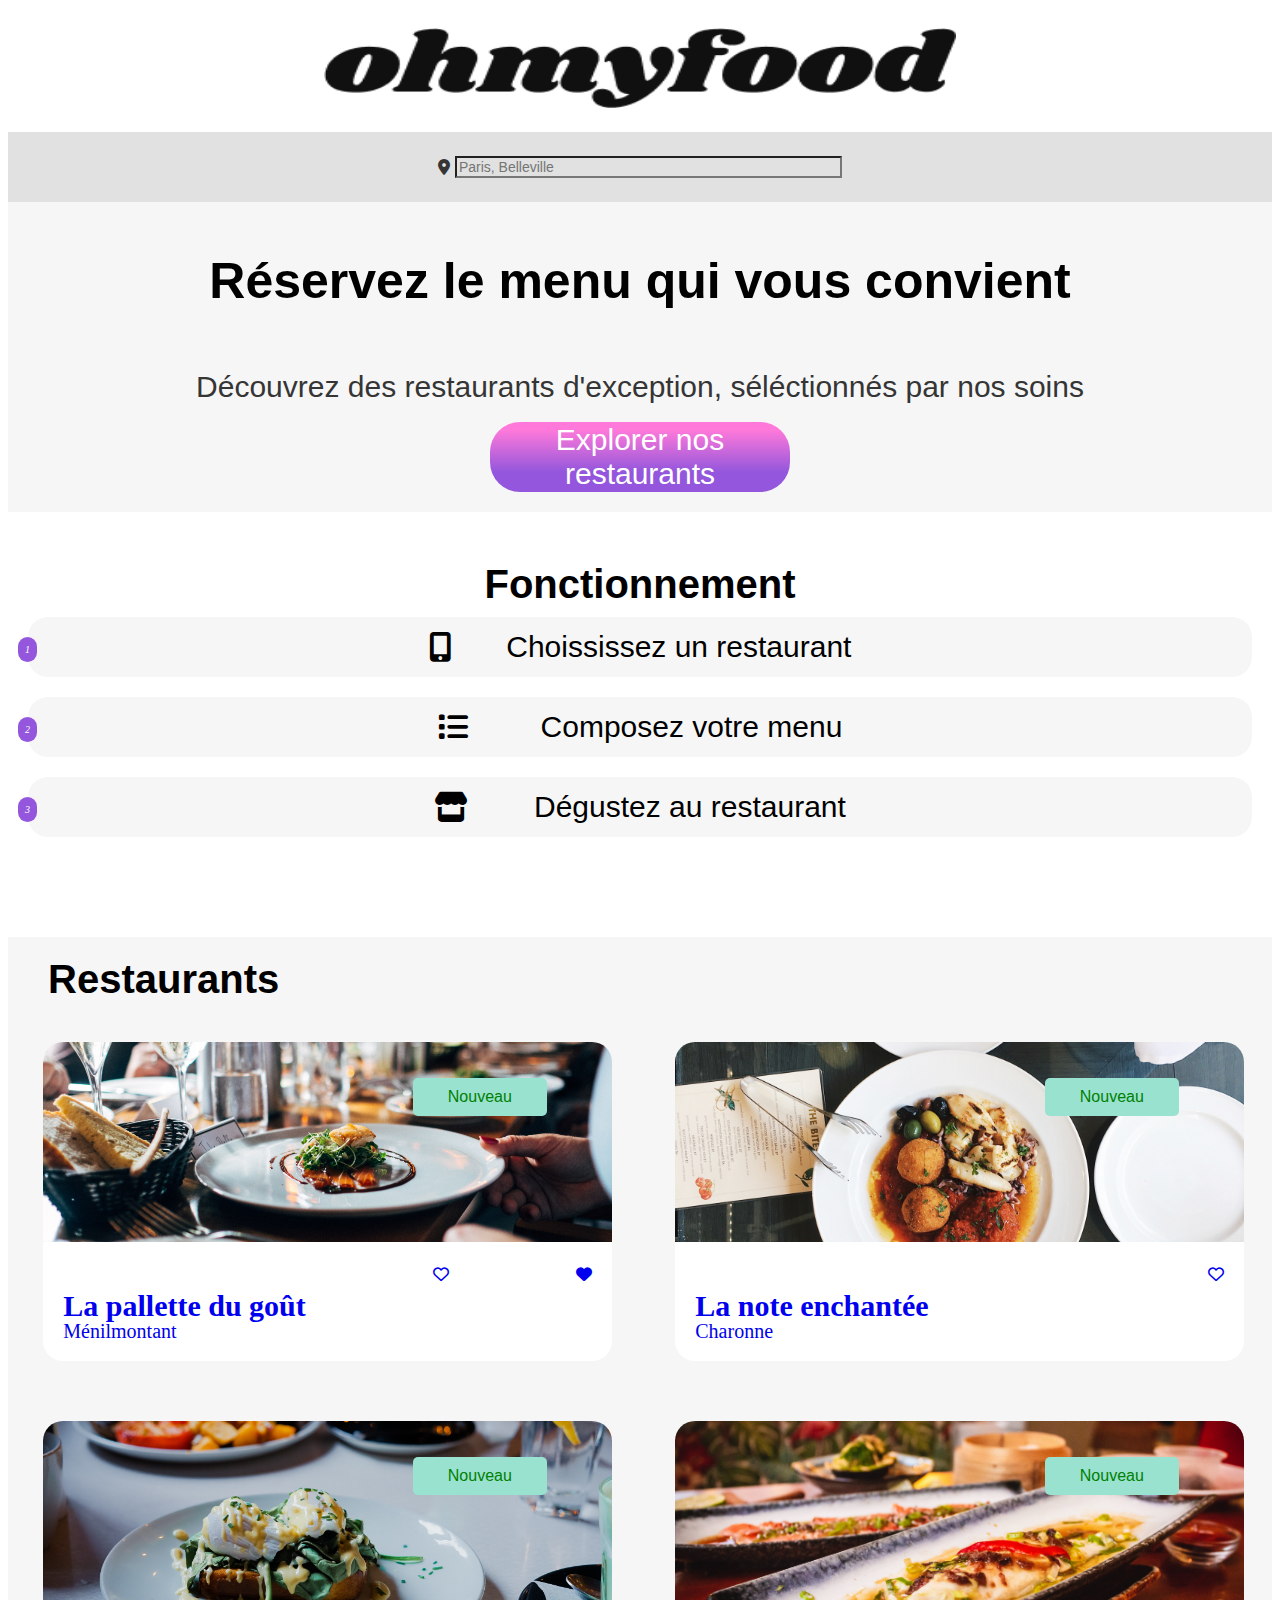
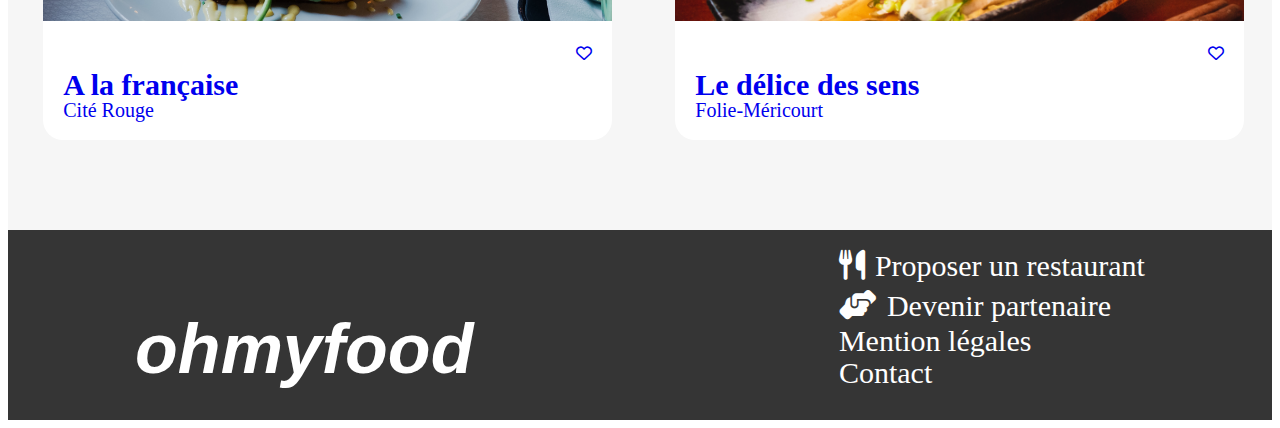
==== commit 34102b4a: "correction de tous les bugs sauf les hearts dans les cards" ====
--- a/index.html
+++ b/index.html
@@ -9,7 +9,10 @@
     <link type="text/css" rel="stylesheet" href="style.css" />
     <link type="text/css" rel="stylesheet" href="libs/reset.css" />
     <link type="text/css" rel="stylesheet" href="https://cdnjs.cloudflare.com/ajax/libs/font-awesome/6.1.1/css/all.min.css" />
-    <link type="text/css" rel="stylesheet" href="https://fonts.googleapis.com/css2?family=Raleway:wght@300;400;500;600;700;800;900&display=swap" />
+    <!--Police-->
+    <link rel="preconnect" href="https://fonts.googleapis.com">
+    <link rel="preconnect" href="https://fonts.gstatic.com" crossorigin>
+    <link href="https://fonts.googleapis.com/css2?family=Raleway:wght@100&display=swap" rel="stylesheet">
     <link href="menu_alafrancaise.html" />
 </head>
 
@@ -32,11 +35,11 @@
         <div class="f">
             <h2 class="fonct-h2">Fonctionnement</h2>
             <div class="fonct-all">
-                <i class="i-fonct">1</i>
+                <div class="foncti"><i>1</i></div>
                 <div class="fonct"><i class="fa-solid fa-mobile-screen-button"></i>Choississez un restaurant</div>
-                <i class="i-fonct">2</i>
+                <div class="foncti"><i>2</i></div>
                 <div class="fonct"><i class="fa-solid fa-list"></i>Composez votre menu</div>
-                <i class="i-fonct">3</i>
+                <div class="foncti"><i>3</i></div>
                 <div class="fonct"><i class="fa-solid fa-store"></i> Dégustez au restaurant</div>
             </div>
         </div>
--- a/style.css
+++ b/style.css
@@ -1,9 +1,9 @@
 h2 {
-  font-family: Shrikhand;
+  font-family: "Shrikhand", sans-serif;
 }
 
 p {
-  font-family: Roboto;
+  font-family: "Roboto", sans-serif;
 }
 
 a {
@@ -19,11 +19,11 @@
 }
 
 h2 {
-  font-family: Shrikhand;
+  font-family: "Shrikhand", sans-serif;
 }
 
 p {
-  font-family: Roboto;
+  font-family: "Roboto", sans-serif;
 }
 
 a {
@@ -39,9 +39,6 @@
 }
 
 /*Page phone*/
-.header-page {
-  height: 70px;
-}
 .header-page .h-top {
   display: flex;
   align-items: center;
@@ -73,22 +70,47 @@
   top: -50px;
   margin-bottom: none;
 }
+.m-page .titre {
+  display: flex;
+  flex-direction: row;
+  justify-content: space-between;
+  align-items: center;
+  right: 2.5%;
+  left: 2.5%;
+}
 .m-page .h2-page {
   font-weight: bold;
-  font-size: 30px;
-}
-.m-page .sect-page {
-  display: flex;
-  flex-direction: column;
-  justify-content: space-between;
-}
-.m-page .sect-page .h3-page {
+  font-size: 50px;
+  font-family: "Shrikhand", sans-serif;
+}
+.m-page .h3-page {
   margin-top: 20px;
   color: grey;
   font-size: 20px;
   padding: 10px;
-}
-.m-page .sect-page .card-page {
+  font-family: "Shrikhand", sans-serif;
+}
+.m-page .sect-page {
+  display: flex;
+  flex-direction: column;
+  justify-content: space-between;
+}
+.m-page .command-btn {
+  border-radius: 30px;
+  background: linear-gradient(0deg, rgb(147, 86, 220) 28%, rgb(255, 121, 218) 89%);
+  border: none;
+  height: 50px;
+  width: 100px;
+  color: white;
+  margin-top: 30px;
+  margin-bottom: 30px;
+}
+.m-page .btn-page {
+  display: flex;
+  justify-content: center;
+  align-items: center;
+}
+.m-page .card-page {
   background-color: white;
   margin-top: 10px;
   margin-bottom: 10px;
@@ -96,27 +118,12 @@
   border-radius: 20px;
   line-height: 18px;
 }
-.m-page .sect-page .card-page .h4-page {
-  font-weight: bold;
-}
-.m-page .sect-page .card-page .para-page {
+.m-page .h4-page {
+  font-weight: bold;
+}
+.m-page .para-page {
   display: flex;
   justify-content: space-between;
-}
-.m-page .command-btn {
-  border-radius: 30px;
-  background: linear-gradient(0deg, rgb(147, 86, 220) 28%, rgb(255, 121, 218) 89%);
-  border: none;
-  height: 50px;
-  width: 100px;
-  color: white;
-  margin-top: 30px;
-  margin-bottom: 30px;
-}
-.m-page .btn-page {
-  display: flex;
-  justify-content: center;
-  align-items: center;
 }
 
 .footer {
@@ -126,7 +133,7 @@
 }
 .footer h2 {
   width: 40%;
-  font-family: Shrikhand;
+  font-family: "Shrikhand", sans-serif;
   color: white;
   font-size: 30px;
   font-weight: bold;
@@ -158,7 +165,6 @@
 /*Page tablets*/
 @media only screen and (min-width: 768px) {
   .header-page {
-    height: 100px;
     display: flex;
     align-items: center;
   }
@@ -169,6 +175,25 @@
   .img-top {
     height: 300px;
   }
+  .m-page .h3-page {
+    font-size: 40px;
+  }
+  .m-page .h4-page {
+    margin-bottom: 5px;
+    font-size: 20px;
+  }
+  .m-page p {
+    font-size: 20px;
+    font-family: "Roboto", sans-serif;
+  }
+  .m-page .command-btn {
+    height: 70px;
+    width: 150px;
+    font-size: 20px;
+  }
+  .m-page .command-btn:hover {
+    cursor: pointer;
+  }
   .footer {
     display: flex;
     flex-direction: row;
@@ -178,6 +203,18 @@
     display: flex;
     align-items: center;
     font-size: 60px;
+  }
+}
+/*----------------------------------------------*/
+/*Page desktop*/
+@media only screen and (min-width: 1024px) {
+  .header-page .h-top {
+    display: flex;
+  }
+  .header-page .h-top img {
+    width: 400px;
+    object-fit: cover;
+    position: relative;
   }
 }
 /*Home phone*/
@@ -208,7 +245,7 @@
   background-color: rgb(225, 225, 225);
   width: 30%;
   font-size: 14px;
-  font-family: Roboto;
+  font-family: "Roboto", sans-serif;
 }
 
 .debut {
@@ -224,12 +261,12 @@
   font-size: 30px;
   font-weight: bold;
   text-align: center;
-  font-family: Shrikhand;
+  font-family: "Shrikhand", sans-serif;
 }
 .debut .reserved-para {
   text-align: center;
   color: rgb(53, 53, 53);
-  font-family: Roboto;
+  font-family: "Roboto", sans-serif;
 }
 .debut .reserved-btn {
   border-radius: 30px;
@@ -237,7 +274,7 @@
   border: none;
   height: 40px;
   color: white;
-  font-family: Roboto;
+  font-family: "Roboto", sans-serif;
 }
 
 .f {
@@ -248,7 +285,8 @@
   margin-top: 30px;
   padding: 10px;
   font-weight: bold;
-  font-family: Shrikhand;
+  font-family: "Shrikhand", sans-serif;
+  margin-bottom: 20px;
 }
 .f .fonct {
   padding: 10px 22% 10px 22%;
@@ -259,10 +297,13 @@
   display: flex;
   align-items: center;
   justify-content: space-around;
-  font-family: Roboto;
+  font-family: "Roboto", sans-serif;
+  position: relative;
+  top: -20px;
 }
 .f .fonct:hover {
-  background-color: lightgrey;
+  background-color: rgb(201, 203, 255);
+  box-shadow: 0px 0px 5px 0px rgba(0, 0, 0, 0.75);
 }
 .f .fonct:hover i {
   color: #9356DC;
@@ -273,10 +314,10 @@
   justify-content: space-around;
   align-items: center;
   width: 100%;
-  font-family: Roboto;
-}
-
-.i-fonct {
+  font-family: "Roboto", sans-serif;
+}
+.f .foncti {
+  z-index: 10;
   background-color: #9356DC;
   border-radius: 200px;
   font-size: 10px;
@@ -326,6 +367,7 @@
   display: flex;
   flex-direction: row;
   justify-content: space-between;
+  position: relative;
 }
 .restaurants .r-card .r-like i {
   padding: 20px;
@@ -359,7 +401,7 @@
 }
 .footer h2 {
   width: 40%;
-  font-family: Shrikhand;
+  font-family: "Shrikhand", sans-serif;
   color: white;
   font-size: 30px;
   font-weight: bold;
@@ -393,10 +435,13 @@
   .f .fonct-h2 {
     text-align: center;
     font-size: 30px;
-    font-family: Shrikhand;
+    font-family: "Shrikhand", sans-serif;
   }
   .f .fonct {
     padding: 10px 30% 10px 30%;
+  }
+  .restaurants {
+    margin-top: 30px;
   }
   .restaurants .resto {
     font-size: 30px;
@@ -454,14 +499,45 @@
     width: 300px;
     font-size: 30px;
   }
+  .f .fonct-h2 {
+    font-size: 40px;
+  }
+  .f .fonct {
+    font-size: 30px;
+    margin-bottom: 20px;
+    font-family: "Roboto", sans-serif;
+  }
   .restaurants {
     margin-top: 50px;
   }
-  .resto-all {
+  .restaurants .resto {
+    font-size: 40px;
+    margin: 30px;
+  }
+  .restaurants .resto-all {
     position: relative;
     left: 2%;
     right: 2%;
   }
+  .restaurants .r-h3 {
+    font-size: 30px;
+    margin-bottom: 5px;
+  }
+  .restaurants .r-para {
+    font-size: 20px;
+  }
+  .footer {
+    height: 150px;
+  }
+  .footer h2 {
+    font-size: 70px;
+  }
+  .footer .fo-para {
+    margin-bottom: 10px;
+  }
+  .footer .fo-div {
+    font-size: 30px;
+  }
 }
 
 /*# sourceMappingURL=style.css.map */
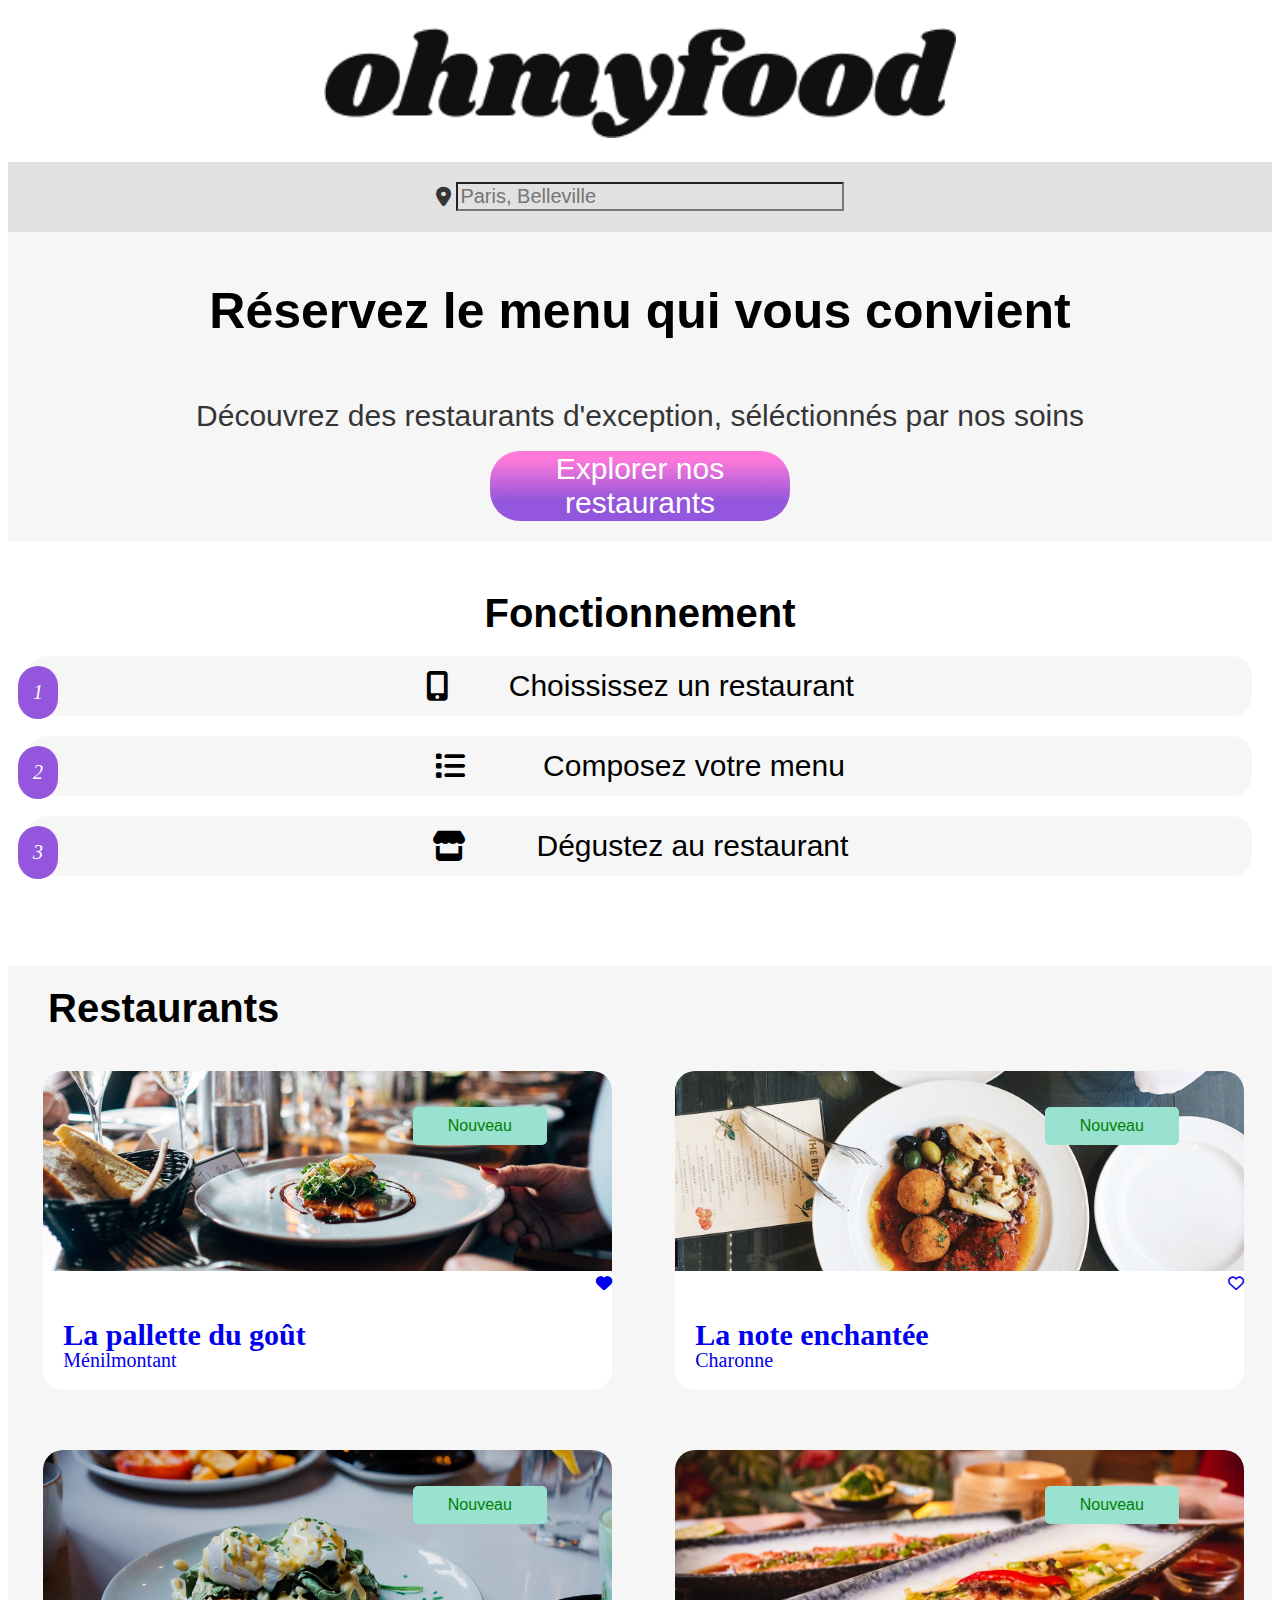
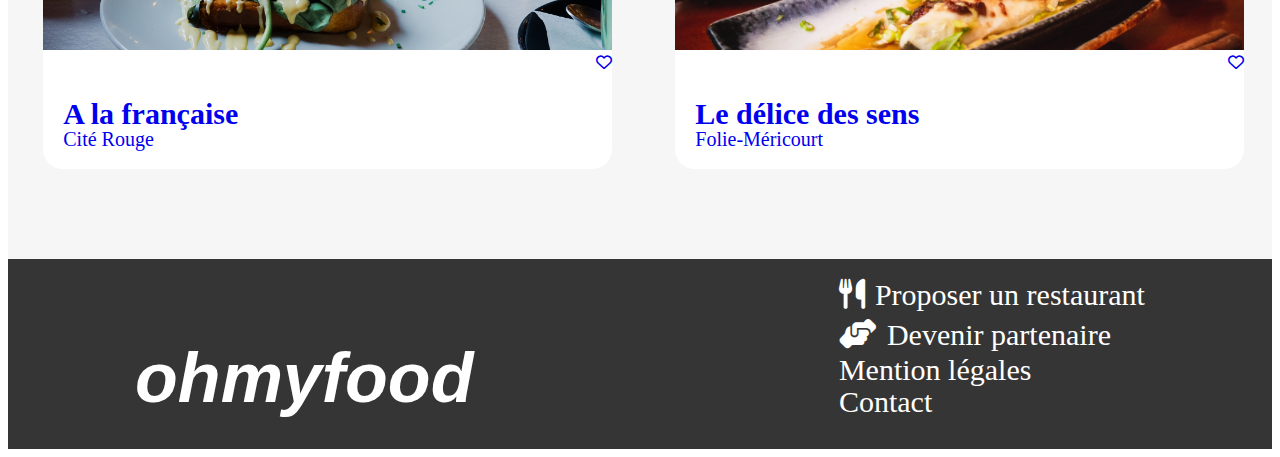
==== commit a077e803: "refaire les polices" ====
--- a/index.html
+++ b/index.html
@@ -56,8 +56,8 @@
                                     <h3 class="r-h3">La pallette du goût</h3>
                                     <div class="r-para">Ménilmontant</div>
                                 </div>
-                                <i class="spandb fa-regular fa-heart"></i>
-                                <i class="spandn fa-solid fa-heart"></i>
+                                <i class="fa-regular fa-heart"></i>
+                                <i class="fa-solid fa-heart"></i>
                             </div>
                         </div>
                     </a>
--- a/style.css
+++ b/style.css
@@ -215,6 +215,11 @@
     width: 400px;
     object-fit: cover;
     position: relative;
+    left: 400px;
+    right: 25%;
+  }
+  .header-page .h-top i {
+    font-size: 50px;
   }
 }
 /*Home phone*/
@@ -235,8 +240,9 @@
   height: 40px;
 }
 header i {
+  color: rgb(53, 53, 53);
+  font-size: 10px;
   margin-right: 5px;
-  color: rgb(53, 53, 53);
 }
 header input {
   display: flex;
@@ -246,6 +252,7 @@
   width: 30%;
   font-size: 14px;
   font-family: "Roboto", sans-serif;
+  font-size: 10px;
 }
 
 .debut {
@@ -299,7 +306,10 @@
   justify-content: space-around;
   font-family: "Roboto", sans-serif;
   position: relative;
-  top: -20px;
+  top: -10px;
+}
+.f .fonct i {
+  margin-right: 10px;
 }
 .f .fonct:hover {
   background-color: rgb(201, 203, 255);
@@ -321,7 +331,7 @@
   background-color: #9356DC;
   border-radius: 200px;
   font-size: 10px;
-  padding: 7px;
+  padding: 15px;
   color: white;
   position: absolute;
 }
@@ -370,19 +380,20 @@
   position: relative;
 }
 .restaurants .r-card .r-like i {
-  padding: 20px;
-}
-.restaurants .r-card .r-like i .spandb {
-  display: block;
-}
-.restaurants .r-card .r-like i .spandb:hover {
-  display: none;
-}
-.restaurants .r-card .r-like i .spandn {
-  display: none;
-}
-.restaurants .r-card .r-like i .spandn:hover {
-  display: block;
+  position: absolute;
+  right: 0;
+}
+.restaurants .r-card .r-like i .fa-regular {
+  opacity: 1;
+}
+.restaurants .r-card .r-like i .fa-regular:hover {
+  opacity: 0;
+}
+.restaurants .r-card .r-like i .fa-solid {
+  opacity: 0;
+}
+.restaurants .r-card .r-like i .fa-solid:hover {
+  opacity: 1;
   color: #9356DC;
 }
 .restaurants .r-card .rhp {
@@ -432,6 +443,12 @@
 /*----------------------------------------------*/
 /*Home tablets*/
 @media only screen and (min-width: 768px) {
+  .header .localisation-search input {
+    font-size: 15px;
+  }
+  .header .localisation-search i {
+    font-size: 15px;
+  }
   .f .fonct-h2 {
     text-align: center;
     font-size: 30px;
@@ -439,6 +456,9 @@
   }
   .f .fonct {
     padding: 10px 30% 10px 30%;
+  }
+  .f .foncti {
+    font-size: 15px;
   }
   .restaurants {
     margin-top: 30px;
@@ -475,9 +495,6 @@
 /*----------------------------------------------*/
 /*Home desktop*/
 @media only screen and (min-width: 1024px) {
-  .header img {
-    height: 80px;
-  }
   .header .localisation-search {
     height: 70px;
     display: flex;
@@ -487,6 +504,12 @@
     display: flex;
     align-items: center;
     justify-content: center;
+  }
+  .header .localisation-search input {
+    font-size: 20px;
+  }
+  .header .localisation-search i {
+    font-size: 20px;
   }
   .debut .reserved {
     font-size: 50px;
@@ -506,6 +529,9 @@
     font-size: 30px;
     margin-bottom: 20px;
     font-family: "Roboto", sans-serif;
+  }
+  .f .foncti {
+    font-size: 20px;
   }
   .restaurants {
     margin-top: 50px;
